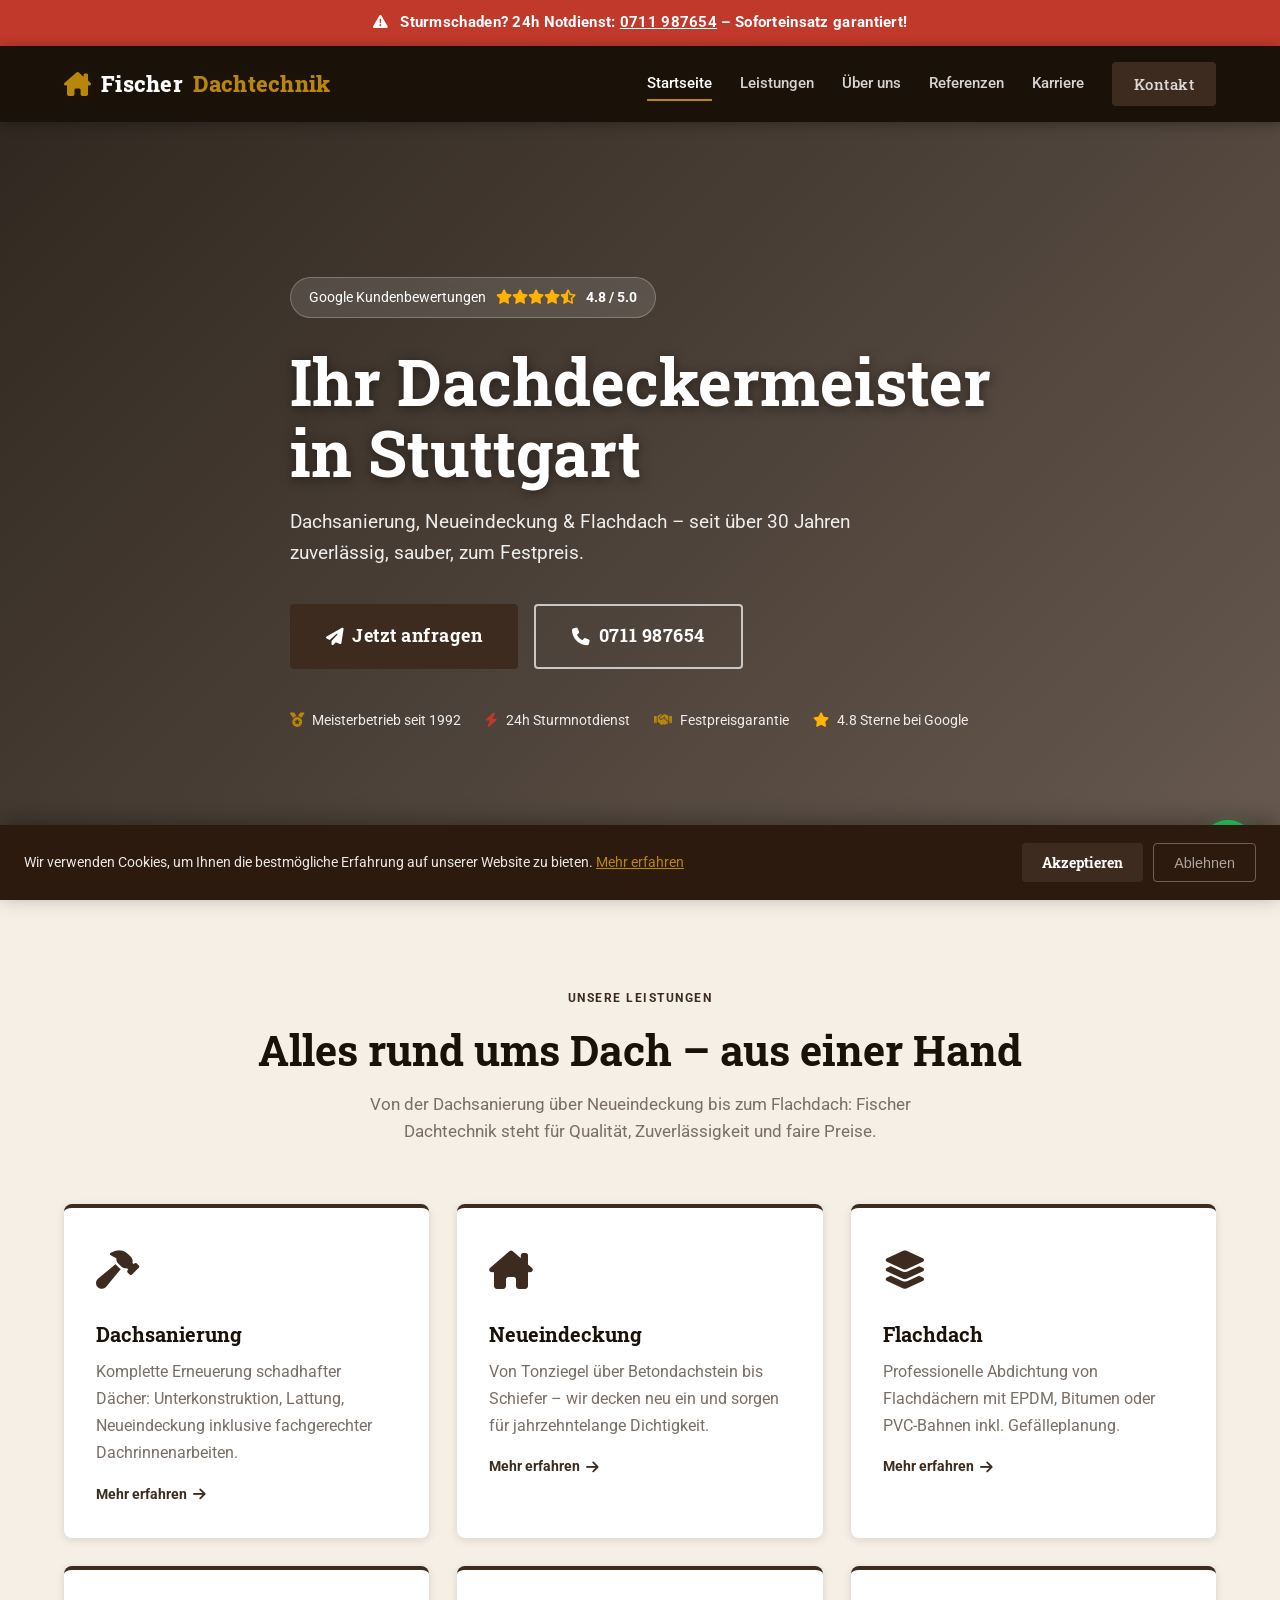
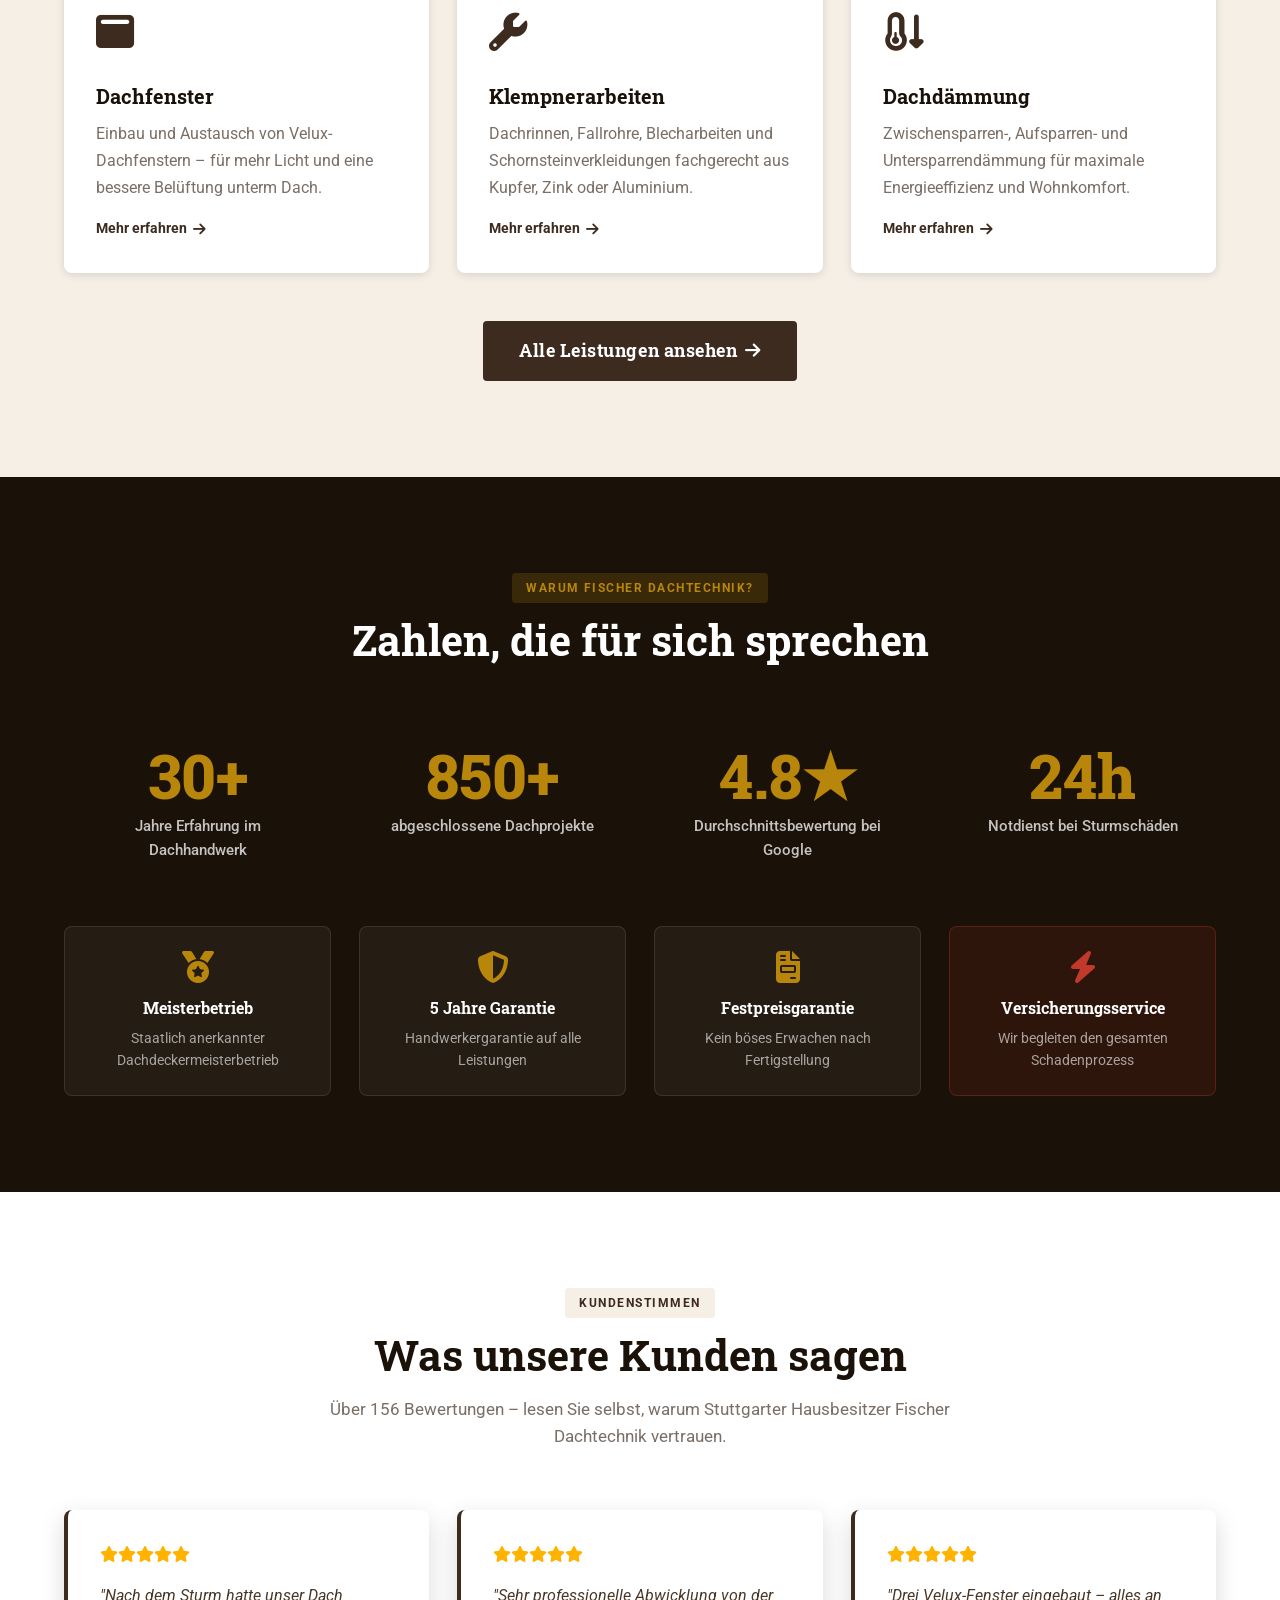
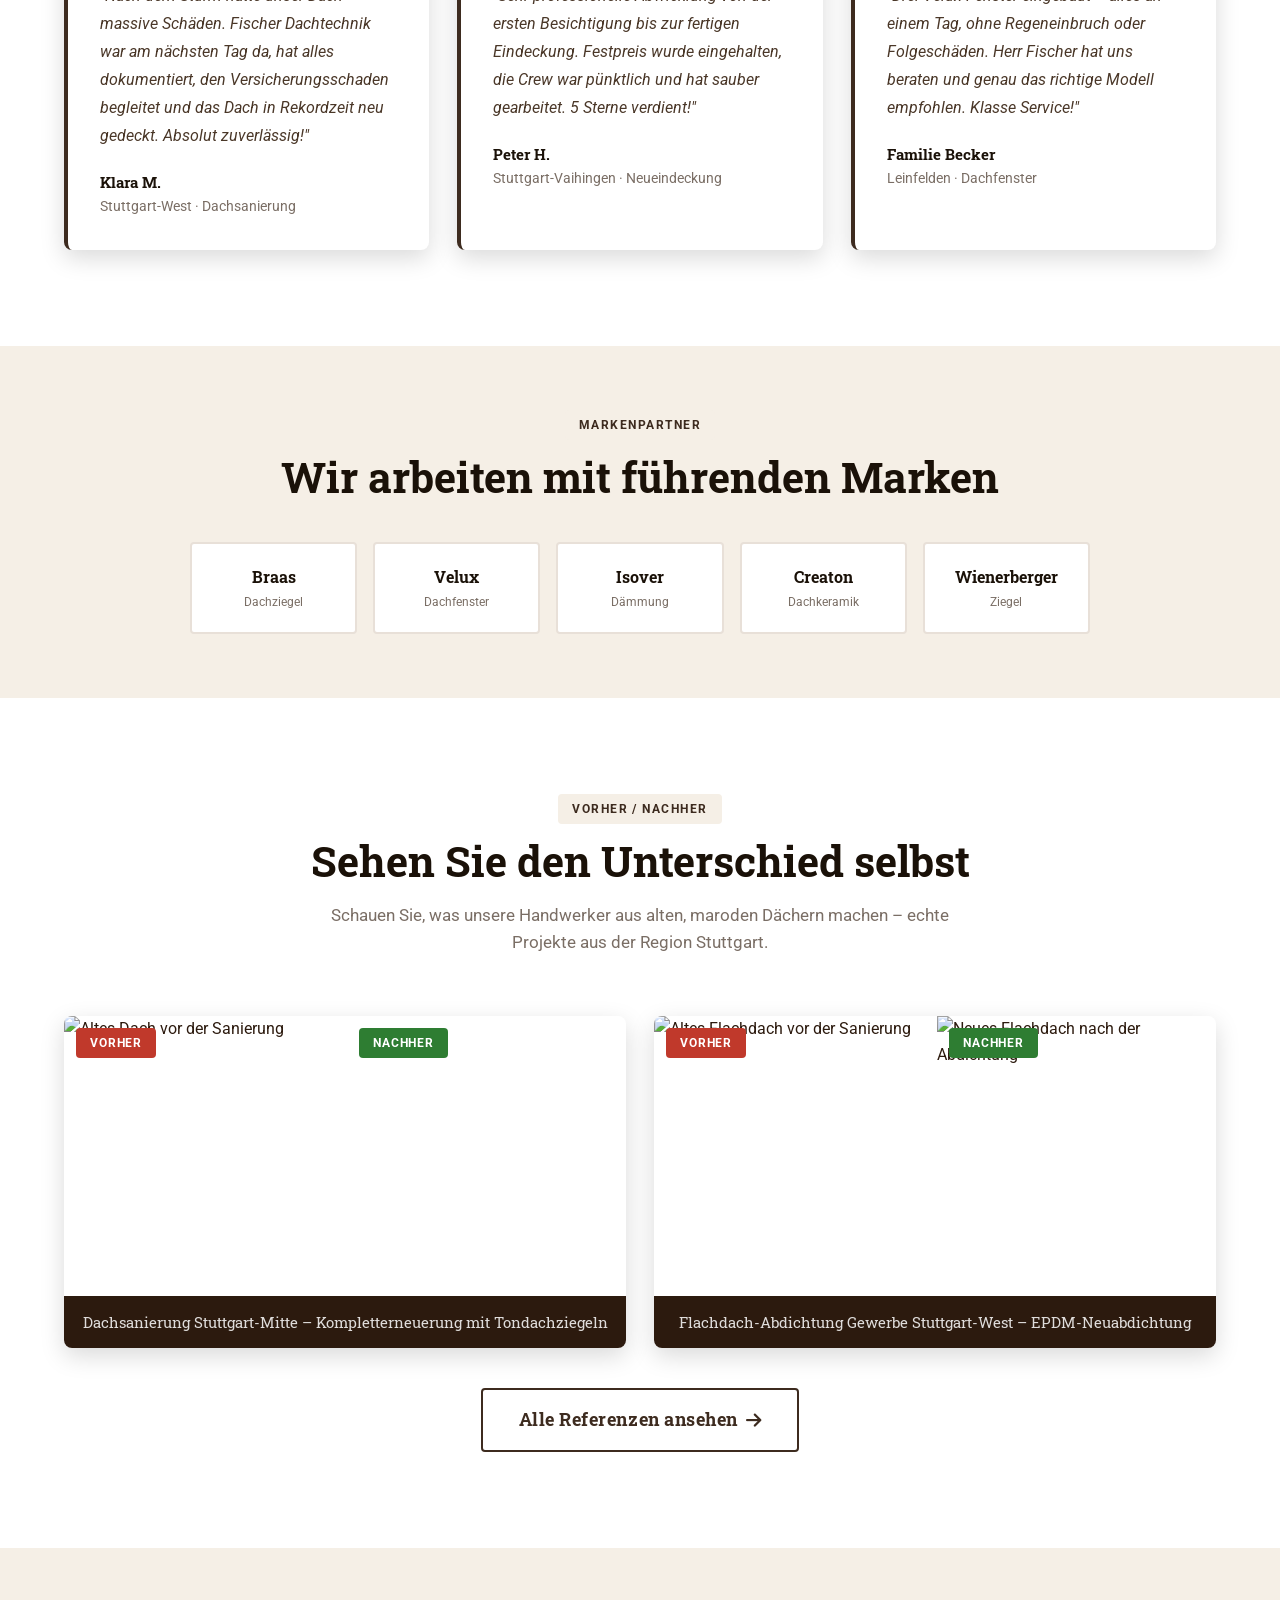
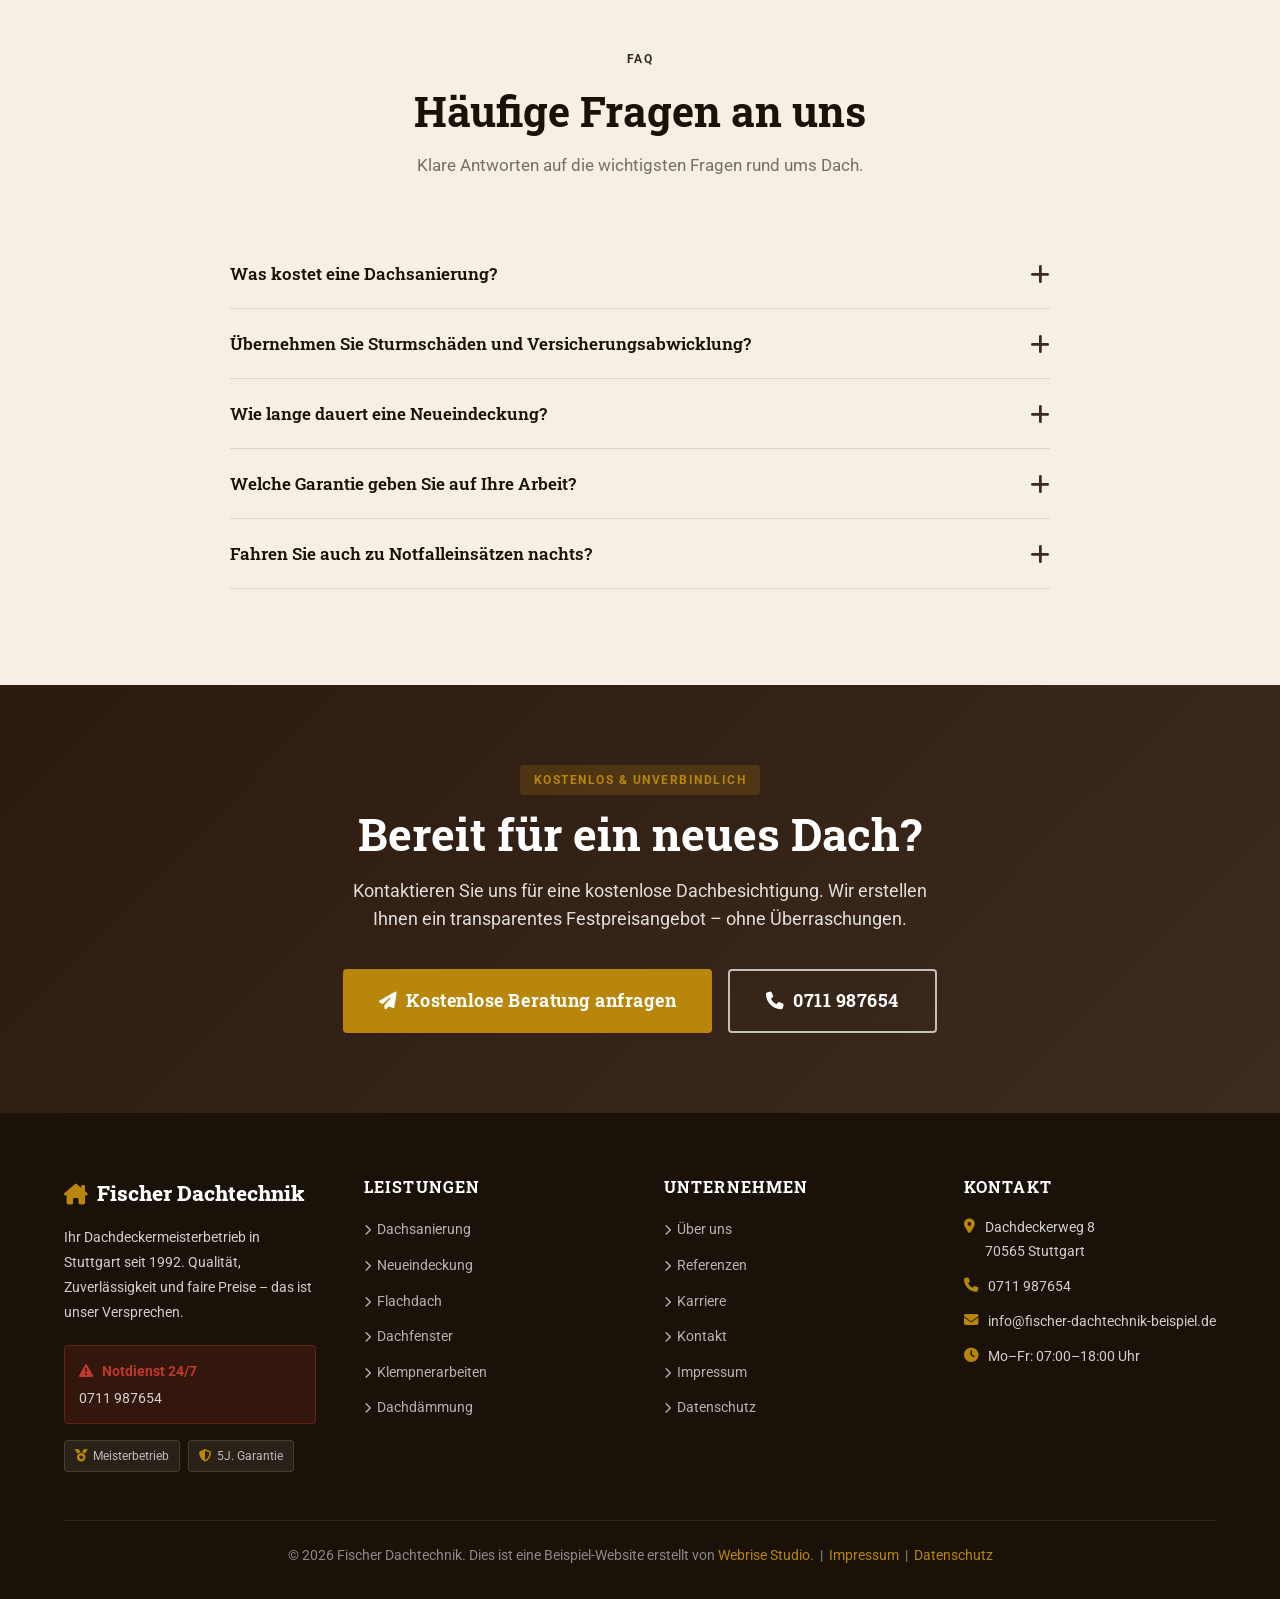
==== index.html @ 50e94782 "Favicon v3, Stadt-Personalisierung, Banner-Text update" ====
<!DOCTYPE html>
<html lang="de">
<head>
  <meta charset="UTF-8">
  <meta name="viewport" content="width=device-width, initial-scale=1.0">
  <title>Fischer Dachtechnik Stuttgart – Ihr Dachdeckermeisterbetrieb</title>
  <meta name="description" content="Fischer Dachtechnik – Ihr Dachdeckermeister in Stuttgart. Dachsanierung, Neueindeckung, Flachdach & 24h Notdienst bei Sturmschäden. Über 30 Jahre Erfahrung. Jetzt anfragen!">
  <meta name="keywords" content="Dachdecker Stuttgart, Dachsanierung Stuttgart, Neueindeckung Stuttgart, Flachdach Stuttgart, Sturmschaden Notdienst">
  <link rel="preconnect" href="https://fonts.googleapis.com">
  <link rel="preconnect" href="https://fonts.gstatic.com" crossorigin>
  <link href="https://fonts.googleapis.com/css2?family=Roboto+Slab:wght@400;500;600;700;800&family=Roboto:wght@300;400;500;700&display=swap" rel="stylesheet">
  <link rel="stylesheet" href="https://cdnjs.cloudflare.com/ajax/libs/font-awesome/6.5.0/css/all.min.css">
  <link rel="stylesheet" href="css/style.css">
  <link rel="icon" type="image/x-icon" href="favicon.ico">
  <link rel="icon" type="image/png" sizes="32x32" href="favicon-32x32.png">
  <link rel="icon" type="image/png" sizes="16x16" href="favicon-16x16.png">
  <link rel="apple-touch-icon" sizes="180x180" href="apple-touch-icon.png">

  <!-- Open Graph -->
  <meta property="og:type" content="website">
  <meta property="og:url" content="https://webrisestudiode.github.io/fischer-dachtechnik/">
  <meta property="og:title" content="Fischer Dachtechnik Stuttgart – Dachdeckermeister">
  <meta property="og:description" content="Dachsanierung, Neueindeckung & 24h Sturmschaden-Notdienst in Stuttgart. Über 30 Jahre Erfahrung. Festpreisgarantie.">
  <meta property="og:image" content="https://images.unsplash.com/photo-1635424716393-9fde4a1ce65a?w=1200&q=80">
  <meta name="twitter:card" content="summary_large_image">

  <!-- Schema.org LocalBusiness -->
  <script type="application/ld+json">
  {
    "@context": "https://schema.org",
    "@type": "RoofingContractor",
    "name": "Fischer Dachtechnik",
    "description": "Ihr Dachdeckermeisterbetrieb in Stuttgart seit 1992",
    "url": "https://webrisestudiode.github.io/fischer-dachtechnik/",
    "telephone": "+4971198765400",
    "email": "info@fischer-dachtechnik-beispiel.de",
    "address": {
      "@type": "PostalAddress",
      "streetAddress": "Dachdeckerweg 8",
      "addressLocality": "Stuttgart",
      "postalCode": "70565",
      "addressCountry": "DE"
    },
    "geo": {"@type": "GeoCoordinates", "latitude": 48.7758, "longitude": 9.1829},
    "openingHoursSpecification": [{"@type": "OpeningHoursSpecification", "dayOfWeek": ["Monday","Tuesday","Wednesday","Thursday","Friday"], "opens": "07:00", "closes": "18:00"}],
    "aggregateRating": {"@type": "AggregateRating", "ratingValue": "4.8", "reviewCount": "156"},
    "priceRange": "€€"
  }
  </script>
</head>
<body>

<!-- Personalized Demo Banner -->
<div id="personalized-banner">
  <i class="fa-solid fa-hard-hat" style="margin-right:8px; color:var(--color-accent);"></i>
  Guten Tag Herr <span id="banner-name" style="font-weight:800;"></span> – so könnte Ihre Website aussehen &nbsp;·&nbsp; Alle Inhalte sind Beispieldaten
  <a href="https://webrisestudio.de/kontakt.html" target="_blank">Website anfragen →</a>
</div>

<!-- Emergency Banner -->
<div class="emergency-banner">
  <i class="fa-solid fa-triangle-exclamation" style="margin-right:8px;"></i>
  Sturmschaden? 24h Notdienst: <a href="tel:0711987654">0711 987654</a> – Soforteinsatz garantiert!
</div>

<!-- Header -->
<header class="header" style="position:sticky; top:0; z-index:900;">
  <div class="container nav-container">
    <a href="index.html" class="logo">
      <i class="fa-solid fa-house-chimney"></i>
      Fischer <span style="color:var(--color-accent);">Dachtechnik</span>
    </a>
    <button class="mobile-menu-btn" aria-label="Menü öffnen">
      <i class="fa-solid fa-bars"></i>
    </button>
    <nav class="nav-links">
      <a href="index.html" class="active">Startseite</a>
      <a href="leistungen.html">Leistungen</a>
      <a href="ueber-uns.html">Über uns</a>
      <a href="referenzen.html">Referenzen</a>
      <a href="karriere.html">Karriere</a>
      <a href="kontakt.html" class="btn btn-primary">Kontakt</a>
    </nav>
  </div>
</header>

<!-- Hero Section -->
<section class="hero" style="background-image: url('https://images.unsplash.com/photo-1635424716393-9fde4a1ce65a?w=1600&q=80&auto=format&fit=crop');">
  <div class="hero-overlay"></div>
  <div class="container">
    <div class="hero-content">
      <!-- Rating Badge -->
      <div class="rating-badge">
        <span>Google Kundenbewertungen</span>
        <div class="stars">
          <i class="fa-solid fa-star"></i><i class="fa-solid fa-star"></i><i class="fa-solid fa-star"></i><i class="fa-solid fa-star"></i><i class="fa-solid fa-star-half-stroke"></i>
        </div>
        <strong>4.8 / 5.0</strong>
      </div>

      <h1>Ihr Dachdeckermeister<br>in Stuttgart</h1>
      <p>Dachsanierung, Neueindeckung & Flachdach – seit über 30 Jahren zuverlässig, sauber, zum Festpreis.</p>

      <div class="hero-ctas">
        <a href="kontakt.html" class="btn btn-primary btn-lg">
          <i class="fa-solid fa-paper-plane"></i> Jetzt anfragen
        </a>
        <a href="tel:0711987654" class="btn btn-outline-white btn-lg">
          <i class="fa-solid fa-phone"></i> 0711 987654
        </a>
      </div>

      <div class="trust-badges-hero">
        <div class="trust-badge"><i class="fa-solid fa-medal"></i> Meisterbetrieb seit 1992</div>
        <div class="trust-badge emergency"><i class="fa-solid fa-bolt" style="color:var(--color-emergency);"></i> 24h Sturmnotdienst</div>
        <div class="trust-badge"><i class="fa-solid fa-handshake"></i> Festpreisgarantie</div>
        <div class="trust-badge"><i class="fa-solid fa-star" style="color:#FFB300;"></i> 4.8 Sterne bei Google</div>
      </div>
    </div>
  </div>
</section>

<!-- Services Section -->
<section class="section-padding bg-light">
  <div class="container">
    <div class="section-header animate-on-scroll">
      <span class="section-eyebrow">Unsere Leistungen</span>
      <h2>Alles rund ums Dach – aus einer Hand</h2>
      <p>Von der Dachsanierung über Neueindeckung bis zum Flachdach: Fischer Dachtechnik steht für Qualität, Zuverlässigkeit und faire Preise.</p>
    </div>
    <div class="grid grid-3">
      <div class="card animate-on-scroll">
        <div class="card-icon"><i class="fa-solid fa-hammer"></i></div>
        <h3 class="card-title">Dachsanierung</h3>
        <p>Komplette Erneuerung schadhafter Dächer: Unterkonstruktion, Lattung, Neueindeckung inklusive fachgerechter Dachrinnenarbeiten.</p>
        <a href="leistungen.html#dachsanierung" class="card-link">Mehr erfahren <i class="fa-solid fa-arrow-right"></i></a>
      </div>
      <div class="card animate-on-scroll">
        <div class="card-icon"><i class="fa-solid fa-house-chimney"></i></div>
        <h3 class="card-title">Neueindeckung</h3>
        <p>Von Tonziegel über Betondachstein bis Schiefer – wir decken neu ein und sorgen für jahrzehntelange Dichtigkeit.</p>
        <a href="leistungen.html#neueindeckung" class="card-link">Mehr erfahren <i class="fa-solid fa-arrow-right"></i></a>
      </div>
      <div class="card animate-on-scroll">
        <div class="card-icon"><i class="fa-solid fa-layer-group"></i></div>
        <h3 class="card-title">Flachdach</h3>
        <p>Professionelle Abdichtung von Flachdächern mit EPDM, Bitumen oder PVC-Bahnen inkl. Gefälleplanung.</p>
        <a href="leistungen.html#flachdach" class="card-link">Mehr erfahren <i class="fa-solid fa-arrow-right"></i></a>
      </div>
      <div class="card animate-on-scroll">
        <div class="card-icon"><i class="fa-solid fa-window-maximize"></i></div>
        <h3 class="card-title">Dachfenster</h3>
        <p>Einbau und Austausch von Velux-Dachfenstern – für mehr Licht und eine bessere Belüftung unterm Dach.</p>
        <a href="leistungen.html#dachfenster" class="card-link">Mehr erfahren <i class="fa-solid fa-arrow-right"></i></a>
      </div>
      <div class="card animate-on-scroll">
        <div class="card-icon"><i class="fa-solid fa-wrench"></i></div>
        <h3 class="card-title">Klempnerarbeiten</h3>
        <p>Dachrinnen, Fallrohre, Blecharbeiten und Schornsteinverkleidungen fachgerecht aus Kupfer, Zink oder Aluminium.</p>
        <a href="leistungen.html#klempner" class="card-link">Mehr erfahren <i class="fa-solid fa-arrow-right"></i></a>
      </div>
      <div class="card animate-on-scroll">
        <div class="card-icon"><i class="fa-solid fa-temperature-arrow-down"></i></div>
        <h3 class="card-title">Dachdämmung</h3>
        <p>Zwischensparren-, Aufsparren- und Untersparrendämmung für maximale Energieeffizienz und Wohnkomfort.</p>
        <a href="leistungen.html#daemung" class="card-link">Mehr erfahren <i class="fa-solid fa-arrow-right"></i></a>
      </div>
    </div>
    <div style="text-align:center; margin-top:48px;" class="animate-on-scroll">
      <a href="leistungen.html" class="btn btn-primary btn-lg">Alle Leistungen ansehen <i class="fa-solid fa-arrow-right"></i></a>
    </div>
  </div>
</section>

<!-- Stats Section -->
<section class="section-padding bg-dark">
  <div class="container">
    <div class="section-header animate-on-scroll" style="margin-bottom:48px;">
      <span class="section-eyebrow on-dark">Warum Fischer Dachtechnik?</span>
      <h2 class="text-white">Zahlen, die für sich sprechen</h2>
    </div>
    <div class="grid grid-4">
      <div class="stat-item animate-on-scroll">
        <div class="stat-number">30+</div>
        <div class="stat-label">Jahre Erfahrung im Dachhandwerk</div>
      </div>
      <div class="stat-item animate-on-scroll">
        <div class="stat-number">850+</div>
        <div class="stat-label">abgeschlossene Dachprojekte</div>
      </div>
      <div class="stat-item animate-on-scroll">
        <div class="stat-number">4.8★</div>
        <div class="stat-label">Durchschnittsbewertung bei Google</div>
      </div>
      <div class="stat-item animate-on-scroll">
        <div class="stat-number">24h</div>
        <div class="stat-label">Notdienst bei Sturmschäden</div>
      </div>
    </div>
    <div class="grid grid-4" style="margin-top:32px;">
      <div class="animate-on-scroll" style="text-align:center; padding:24px; background:rgba(255,255,255,0.05); border-radius:8px; border:1px solid rgba(255,255,255,0.1);">
        <i class="fa-solid fa-medal" style="color:var(--color-accent); font-size:2rem; margin-bottom:12px; display:block;"></i>
        <strong style="color:white; font-family:var(--font-heading);">Meisterbetrieb</strong>
        <p style="color:rgba(255,255,255,0.6); font-size:0.85rem; margin-top:6px;">Staatlich anerkannter Dachdeckermeisterbetrieb</p>
      </div>
      <div class="animate-on-scroll" style="text-align:center; padding:24px; background:rgba(255,255,255,0.05); border-radius:8px; border:1px solid rgba(255,255,255,0.1);">
        <i class="fa-solid fa-shield-halved" style="color:var(--color-accent); font-size:2rem; margin-bottom:12px; display:block;"></i>
        <strong style="color:white; font-family:var(--font-heading);">5 Jahre Garantie</strong>
        <p style="color:rgba(255,255,255,0.6); font-size:0.85rem; margin-top:6px;">Handwerkergarantie auf alle Leistungen</p>
      </div>
      <div class="animate-on-scroll" style="text-align:center; padding:24px; background:rgba(255,255,255,0.05); border-radius:8px; border:1px solid rgba(255,255,255,0.1);">
        <i class="fa-solid fa-file-invoice" style="color:var(--color-accent); font-size:2rem; margin-bottom:12px; display:block;"></i>
        <strong style="color:white; font-family:var(--font-heading);">Festpreisgarantie</strong>
        <p style="color:rgba(255,255,255,0.6); font-size:0.85rem; margin-top:6px;">Kein böses Erwachen nach Fertigstellung</p>
      </div>
      <div class="animate-on-scroll" style="text-align:center; padding:24px; background:rgba(192,57,43,0.12); border-radius:8px; border:1px solid rgba(192,57,43,0.3);">
        <i class="fa-solid fa-bolt" style="color:var(--color-emergency); font-size:2rem; margin-bottom:12px; display:block;"></i>
        <strong style="color:white; font-family:var(--font-heading);">Versicherungsservice</strong>
        <p style="color:rgba(255,255,255,0.6); font-size:0.85rem; margin-top:6px;">Wir begleiten den gesamten Schadenprozess</p>
      </div>
    </div>
  </div>
</section>

<!-- Testimonials -->
<section class="section-padding" style="background:#fff;">
  <div class="container">
    <div class="section-header animate-on-scroll">
      <span class="section-eyebrow">Kundenstimmen</span>
      <h2>Was unsere Kunden sagen</h2>
      <p>Über 156 Bewertungen – lesen Sie selbst, warum Stuttgarter Hausbesitzer Fischer Dachtechnik vertrauen.</p>
    </div>
    <div class="grid grid-3">
      <div class="testimonial-card animate-on-scroll">
        <div class="testimonial-stars">
          <i class="fa-solid fa-star"></i><i class="fa-solid fa-star"></i><i class="fa-solid fa-star"></i><i class="fa-solid fa-star"></i><i class="fa-solid fa-star"></i>
        </div>
        <p class="testimonial-text">"Nach dem Sturm hatte unser Dach massive Schäden. Fischer Dachtechnik war am nächsten Tag da, hat alles dokumentiert, den Versicherungsschaden begleitet und das Dach in Rekordzeit neu gedeckt. Absolut zuverlässig!"</p>
        <div class="testimonial-author">Klara M.</div>
        <div class="testimonial-role">Stuttgart-West · Dachsanierung</div>
      </div>
      <div class="testimonial-card animate-on-scroll">
        <div class="testimonial-stars">
          <i class="fa-solid fa-star"></i><i class="fa-solid fa-star"></i><i class="fa-solid fa-star"></i><i class="fa-solid fa-star"></i><i class="fa-solid fa-star"></i>
        </div>
        <p class="testimonial-text">"Sehr professionelle Abwicklung von der ersten Besichtigung bis zur fertigen Eindeckung. Festpreis wurde eingehalten, die Crew war pünktlich und hat sauber gearbeitet. 5 Sterne verdient!"</p>
        <div class="testimonial-author">Peter H.</div>
        <div class="testimonial-role">Stuttgart-Vaihingen · Neueindeckung</div>
      </div>
      <div class="testimonial-card animate-on-scroll">
        <div class="testimonial-stars">
          <i class="fa-solid fa-star"></i><i class="fa-solid fa-star"></i><i class="fa-solid fa-star"></i><i class="fa-solid fa-star"></i><i class="fa-solid fa-star"></i>
        </div>
        <p class="testimonial-text">"Drei Velux-Fenster eingebaut – alles an einem Tag, ohne Regeneinbruch oder Folgeschäden. Herr Fischer hat uns beraten und genau das richtige Modell empfohlen. Klasse Service!"</p>
        <div class="testimonial-author">Familie Becker</div>
        <div class="testimonial-role">Leinfelden · Dachfenster</div>
      </div>
    </div>
  </div>
</section>

<!-- Brand Badges -->
<section class="section-padding-sm bg-light">
  <div class="container">
    <div class="section-header animate-on-scroll" style="margin-bottom:40px;">
      <span class="section-eyebrow">Markenpartner</span>
      <h2>Wir arbeiten mit führenden Marken</h2>
    </div>
    <div class="grid grid-6 animate-on-scroll" style="gap:16px; max-width:900px; margin:0 auto;">
      <div class="brand-badge">Braas <span>Dachziegel</span></div>
      <div class="brand-badge">Velux <span>Dachfenster</span></div>
      <div class="brand-badge">Isover <span>Dämmung</span></div>
      <div class="brand-badge">Creaton <span>Dachkeramik</span></div>
      <div class="brand-badge">Wienerberger <span>Ziegel</span></div>
    </div>
  </div>
</section>

<!-- Before / After -->
<section class="section-padding" style="background:#fff;">
  <div class="container">
    <div class="section-header animate-on-scroll">
      <span class="section-eyebrow">Vorher / Nachher</span>
      <h2>Sehen Sie den Unterschied selbst</h2>
      <p>Schauen Sie, was unsere Handwerker aus alten, maroden Dächern machen – echte Projekte aus der Region Stuttgart.</p>
    </div>
    <div class="grid grid-2 animate-on-scroll">
      <div>
        <div class="vor-nachher-wrapper">
          <div class="vor-nachher-grid">
            <div class="vn-side">
              <img src="https://images.unsplash.com/photo-1563298723-dcfebaa392e3?w=800&q=80&auto=format&fit=crop" alt="Altes Dach vor der Sanierung" loading="lazy">
              <span class="vn-label before">Vorher</span>
            </div>
            <div class="vn-side">
              <img src="https://images.unsplash.com/photo-1635424716393-9fde4a1ce65a?w=800&q=80&auto=format&fit=crop" alt="Neues Dach nach der Sanierung" loading="lazy" onerror="this.src='https://images.unsplash.com/photo-1516156008625-3a9d6067fab5?w=800&q=80'">
              <span class="vn-label after">Nachher</span>
            </div>
          </div>
          <div class="vn-caption">Dachsanierung Stuttgart-Mitte – Kompletterneuerung mit Tondachziegeln</div>
        </div>
      </div>
      <div>
        <div class="vor-nachher-wrapper">
          <div class="vor-nachher-grid">
            <div class="vn-side">
              <img src="https://images.unsplash.com/photo-1558618666-fcd25c85cd64?w=800&q=80" alt="Altes Flachdach vor der Sanierung" loading="lazy">
              <span class="vn-label before">Vorher</span>
            </div>
            <div class="vn-side">
              <img src="https://images.unsplash.com/photo-1504307651254-35680f356dfd?w=800&q=80" alt="Neues Flachdach nach der Abdichtung" loading="lazy">
              <span class="vn-label after">Nachher</span>
            </div>
          </div>
          <div class="vn-caption">Flachdach-Abdichtung Gewerbe Stuttgart-West – EPDM-Neuabdichtung</div>
        </div>
      </div>
    </div>
    <div style="text-align:center; margin-top:40px;" class="animate-on-scroll">
      <a href="referenzen.html" class="btn btn-outline-primary btn-lg">Alle Referenzen ansehen <i class="fa-solid fa-arrow-right"></i></a>
    </div>
  </div>
</section>

<!-- FAQ Section -->
<section class="section-padding bg-light">
  <div class="container">
    <div style="max-width:820px; margin:0 auto;">
      <div class="section-header animate-on-scroll">
        <span class="section-eyebrow">FAQ</span>
        <h2>Häufige Fragen an uns</h2>
        <p>Klare Antworten auf die wichtigsten Fragen rund ums Dach.</p>
      </div>
      <div class="animate-on-scroll">
        <div class="faq-item">
          <button class="faq-question">
            Was kostet eine Dachsanierung?
            <span class="faq-icon"><i class="fa-solid fa-plus"></i></span>
          </button>
          <div class="faq-answer">Je nach Dachfläche und Material zwischen 80–200 €/m². Wir kommen kostenlos zur Besichtigung und erstellen Ihnen ein genaues Festpreisangebot – ohne versteckte Kosten.</div>
        </div>
        <div class="faq-item">
          <button class="faq-question">
            Übernehmen Sie Sturmschäden und Versicherungsabwicklung?
            <span class="faq-icon"><i class="fa-solid fa-plus"></i></span>
          </button>
          <div class="faq-answer">Ja – wir dokumentieren den Schaden professionell, arbeiten direkt mit Ihrer Versicherung zusammen und übernehmen wenn gewünscht die gesamte Kommunikation.</div>
        </div>
        <div class="faq-item">
          <button class="faq-question">
            Wie lange dauert eine Neueindeckung?
            <span class="faq-icon"><i class="fa-solid fa-plus"></i></span>
          </button>
          <div class="faq-answer">Ein Einfamilienhaus ist in der Regel in 3–5 Werktagen fertig eingedeckt. Wir arbeiten witterungsabhängig und informieren Sie rechtzeitig über den Baufortschritt.</div>
        </div>
        <div class="faq-item">
          <button class="faq-question">
            Welche Garantie geben Sie auf Ihre Arbeit?
            <span class="faq-icon"><i class="fa-solid fa-plus"></i></span>
          </button>
          <div class="faq-answer">Wir gewähren 5 Jahre Handwerkergarantie auf alle unsere Leistungen, zusätzlich zur Herstellergarantie der verwendeten Materialien (oft 10–30 Jahre).</div>
        </div>
        <div class="faq-item">
          <button class="faq-question">
            Fahren Sie auch zu Notfalleinsätzen nachts?
            <span class="faq-icon"><i class="fa-solid fa-plus"></i></span>
          </button>
          <div class="faq-answer">Ja – unser Notdienst ist 24/7 erreichbar unter <strong>0711 NOTFALL</strong>. Bei Sturmschäden sichern wir Ihr Dach sofort provisorisch ab, damit kein Wasser eindringt.</div>
        </div>
      </div>
    </div>
  </div>
</section>

<!-- CTA Section -->
<section class="cta-section">
  <div class="container">
    <span class="section-eyebrow on-dark animate-on-scroll">Kostenlos & unverbindlich</span>
    <h2 class="animate-on-scroll">Bereit für ein neues Dach?</h2>
    <p class="animate-on-scroll">Kontaktieren Sie uns für eine kostenlose Dachbesichtigung. Wir erstellen Ihnen ein transparentes Festpreisangebot – ohne Überraschungen.</p>
    <div class="cta-buttons animate-on-scroll">
      <a href="kontakt.html" class="btn btn-accent btn-lg">
        <i class="fa-solid fa-paper-plane"></i> Kostenlose Beratung anfragen
      </a>
      <a href="tel:0711987654" class="btn btn-outline-white btn-lg">
        <i class="fa-solid fa-phone"></i> 0711 987654
      </a>
    </div>
  </div>
</section>

<!-- Footer -->
<footer class="footer">
  <div class="container">
    <div class="footer-grid">
      <div>
        <div class="footer-logo"><i class="fa-solid fa-house-chimney"></i> Fischer Dachtechnik</div>
        <p>Ihr Dachdeckermeisterbetrieb in Stuttgart seit 1992. Qualität, Zuverlässigkeit und faire Preise – das ist unser Versprechen.</p>
        <div class="footer-emergency" style="margin-top:20px;">
          <strong><i class="fa-solid fa-triangle-exclamation" style="margin-right:6px;"></i> Notdienst 24/7</strong>
          <a href="tel:0711987654" style="color:rgba(255,255,255,0.8); text-decoration:none;">0711 987654</a>
        </div>
        <div class="footer-badges" style="margin-top:16px;">
          <span class="footer-badge"><i class="fa-solid fa-medal"></i> Meisterbetrieb</span>
          <span class="footer-badge"><i class="fa-solid fa-shield-halved"></i> 5J. Garantie</span>
        </div>
      </div>
      <div>
        <h4>Leistungen</h4>
        <ul class="footer-links">
          <li><a href="leistungen.html#dachsanierung"><i class="fa-solid fa-chevron-right" style="font-size:0.7rem; margin-right:6px;"></i>Dachsanierung</a></li>
          <li><a href="leistungen.html#neueindeckung"><i class="fa-solid fa-chevron-right" style="font-size:0.7rem; margin-right:6px;"></i>Neueindeckung</a></li>
          <li><a href="leistungen.html#flachdach"><i class="fa-solid fa-chevron-right" style="font-size:0.7rem; margin-right:6px;"></i>Flachdach</a></li>
          <li><a href="leistungen.html#dachfenster"><i class="fa-solid fa-chevron-right" style="font-size:0.7rem; margin-right:6px;"></i>Dachfenster</a></li>
          <li><a href="leistungen.html#klempner"><i class="fa-solid fa-chevron-right" style="font-size:0.7rem; margin-right:6px;"></i>Klempnerarbeiten</a></li>
          <li><a href="leistungen.html#daemung"><i class="fa-solid fa-chevron-right" style="font-size:0.7rem; margin-right:6px;"></i>Dachdämmung</a></li>
        </ul>
      </div>
      <div>
        <h4>Unternehmen</h4>
        <ul class="footer-links">
          <li><a href="ueber-uns.html"><i class="fa-solid fa-chevron-right" style="font-size:0.7rem; margin-right:6px;"></i>Über uns</a></li>
          <li><a href="referenzen.html"><i class="fa-solid fa-chevron-right" style="font-size:0.7rem; margin-right:6px;"></i>Referenzen</a></li>
          <li><a href="karriere.html"><i class="fa-solid fa-chevron-right" style="font-size:0.7rem; margin-right:6px;"></i>Karriere</a></li>
          <li><a href="kontakt.html"><i class="fa-solid fa-chevron-right" style="font-size:0.7rem; margin-right:6px;"></i>Kontakt</a></li>
          <li><a href="impressum.html"><i class="fa-solid fa-chevron-right" style="font-size:0.7rem; margin-right:6px;"></i>Impressum</a></li>
          <li><a href="datenschutz.html"><i class="fa-solid fa-chevron-right" style="font-size:0.7rem; margin-right:6px;"></i>Datenschutz</a></li>
        </ul>
      </div>
      <div>
        <h4>Kontakt</h4>
        <div class="footer-contact-item">
          <i class="fa-solid fa-location-dot"></i>
          <span>Dachdeckerweg 8<br>70565 Stuttgart</span>
        </div>
        <div class="footer-contact-item">
          <i class="fa-solid fa-phone"></i>
          <a href="tel:0711987654">0711 987654</a>
        </div>
        <div class="footer-contact-item">
          <i class="fa-solid fa-envelope"></i>
          <a href="mailto:info@fischer-dachtechnik-beispiel.de">info@fischer-dachtechnik-beispiel.de</a>
        </div>
        <div class="footer-contact-item">
          <i class="fa-solid fa-clock"></i>
          <span>Mo–Fr: 07:00–18:00 Uhr</span>
        </div>
      </div>
    </div>
    <div class="footer-bottom">
      &copy; 2026 Fischer Dachtechnik. Dies ist eine Beispiel-Website erstellt von <a href="https://webrisestudio.de" target="_blank">Webrise Studio</a>. &nbsp;|&nbsp;
      <a href="impressum.html">Impressum</a> &nbsp;|&nbsp;
      <a href="datenschutz.html">Datenschutz</a>
    </div>
  </div>
</footer>

<!-- WhatsApp Button -->
<a href="https://wa.me/4971198765400" class="whatsapp-btn" target="_blank" rel="noopener" aria-label="WhatsApp kontaktieren">
  <i class="fa-brands fa-whatsapp"></i>
</a>

<!-- Cookie Banner -->
<div id="cookie-banner">
  <p>Wir verwenden Cookies, um Ihnen die bestmögliche Erfahrung auf unserer Website zu bieten. <a href="datenschutz.html">Mehr erfahren</a></p>
  <div class="cookie-buttons">
    <button id="accept-cookies">Akzeptieren</button>
    <button id="decline-cookies">Ablehnen</button>
  </div>
</div>

<script src="js/script.js"></script>
</body>
</html>
---- css/style.css ----
@import url('https://fonts.googleapis.com/css2?family=Roboto+Slab:wght@400;500;600;700;800&family=Roboto:wght@300;400;500;700&display=swap');

:root {
  --color-primary: #3D2B1F;
  --color-primary-dark: #2C1A0E;
  --color-accent: #B8860B;
  --color-emergency: #C0392B;
  --color-emergency-dark: #962d22;
  --color-dark: #1A1108;
  --color-light: #F5EFE6;
  --color-gray: #7A6E65;
  --color-white: #FFFFFF;
  --font-heading: 'Roboto Slab', serif;
  --font-body: 'Roboto', sans-serif;
  --border-radius: 4px;
  --border-radius-lg: 8px;
  --shadow-sm: 0 2px 8px rgba(0,0,0,0.12);
  --shadow-md: 0 8px 24px rgba(0,0,0,0.15);
  --shadow-lg: 0 16px 48px rgba(0,0,0,0.20);
  --transition: all 0.3s ease;
}

*, *::before, *::after {
  box-sizing: border-box;
  margin: 0;
  padding: 0;
}

html { scroll-behavior: smooth; }

body {
  font-family: var(--font-body);
  color: #2C1A0E;
  line-height: 1.6;
  background: #fff;
}

img { max-width: 100%; height: auto; display: block; }
a { color: inherit; }
ul { list-style: none; }

h1, h2, h3, h4, h5, h6 {
  font-family: var(--font-heading);
  line-height: 1.2;
  color: var(--color-dark);
}

/* ========================
   UTILITIES
======================== */
.container {
  max-width: 1200px;
  margin: 0 auto;
  padding: 0 24px;
}

.section-padding { padding: 96px 0; }
.section-padding-sm { padding: 64px 0; }

.text-center { text-align: center; }
.text-primary { color: var(--color-primary); }
.text-accent { color: var(--color-accent); }
.text-white { color: white; }
.text-emergency { color: var(--color-emergency); }

.bg-dark { background: var(--color-dark); color: white; }
.bg-light { background: var(--color-light); }
.bg-primary { background: var(--color-primary); color: white; }

.mt-0 { margin-top: 0; }
.mb-8 { margin-bottom: 8px; }
.mb-12 { margin-bottom: 12px; }
.mb-16 { margin-bottom: 16px; }
.mb-24 { margin-bottom: 24px; }
.mb-32 { margin-bottom: 32px; }
.mb-48 { margin-bottom: 48px; }

/* ========================
   GRID SYSTEM
======================== */
.grid { display: grid; gap: 28px; }
.grid-2 { grid-template-columns: repeat(auto-fit, minmax(300px, 1fr)); }
.grid-3 { grid-template-columns: repeat(auto-fit, minmax(280px, 1fr)); }
.grid-4 { grid-template-columns: repeat(auto-fit, minmax(220px, 1fr)); }
.grid-6 { grid-template-columns: repeat(auto-fit, minmax(160px, 1fr)); }

/* ========================
   BUTTONS
======================== */
.btn {
  display: inline-flex;
  align-items: center;
  gap: 8px;
  padding: 14px 28px;
  border-radius: var(--border-radius);
  font-family: var(--font-heading);
  font-weight: 700;
  font-size: 1rem;
  letter-spacing: 0.03em;
  text-decoration: none;
  cursor: pointer;
  border: none;
  transition: var(--transition);
  white-space: nowrap;
}

.btn-primary {
  background: var(--color-primary);
  color: white;
}
.btn-primary:hover {
  background: var(--color-primary-dark);
  transform: translateY(-1px);
  box-shadow: var(--shadow-md);
}

.btn-accent {
  background: var(--color-accent);
  color: white;
}
.btn-accent:hover {
  background: #9a7009;
  transform: translateY(-1px);
}

.btn-emergency {
  background: var(--color-emergency);
  color: white;
}
.btn-emergency:hover {
  background: var(--color-emergency-dark);
  transform: translateY(-1px);
}

.btn-outline-white {
  border: 2px solid rgba(255,255,255,0.7);
  color: white;
  background: transparent;
}
.btn-outline-white:hover {
  background: rgba(255,255,255,0.1);
  border-color: white;
}

.btn-outline-primary {
  border: 2px solid var(--color-primary);
  color: var(--color-primary);
  background: transparent;
}
.btn-outline-primary:hover {
  background: var(--color-primary);
  color: white;
}

.btn-lg {
  padding: 16px 36px;
  font-size: 1.1rem;
}

/* ========================
   EMERGENCY BANNER
======================== */
.emergency-banner {
  background: var(--color-emergency);
  color: white;
  padding: 11px 20px;
  text-align: center;
  font-weight: 700;
  font-size: 0.92rem;
  letter-spacing: 0.02em;
}
.emergency-banner a { color: white; text-decoration: underline; }

/* ========================
   HEADER & NAVIGATION
======================== */
.header {
  background: var(--color-dark);
  padding: 16px 0;
  position: sticky;
  top: 0;
  z-index: 900;
  box-shadow: 0 2px 12px rgba(0,0,0,0.3);
}

.nav-container {
  display: flex;
  align-items: center;
  justify-content: space-between;
}

.logo {
  display: flex;
  align-items: center;
  gap: 10px;
  font-family: var(--font-heading);
  font-weight: 800;
  font-size: 1.4rem;
  color: white;
  text-decoration: none;
  letter-spacing: 0.01em;
}
.logo i { color: var(--color-accent); font-size: 1.5rem; }

.nav-links {
  display: flex;
  align-items: center;
  gap: 28px;
}
.nav-links a {
  color: rgba(255,255,255,0.82);
  text-decoration: none;
  font-weight: 500;
  font-size: 0.95rem;
  transition: color 0.2s;
  padding: 4px 0;
  border-bottom: 2px solid transparent;
}
.nav-links a:hover,
.nav-links a.active {
  color: white;
  border-bottom-color: var(--color-accent);
}
.nav-links .btn { border-bottom: none; padding: 10px 22px; }

.mobile-menu-btn {
  display: none;
  background: none;
  border: none;
  color: white;
  font-size: 1.4rem;
  cursor: pointer;
  padding: 4px;
}

/* ========================
   HERO SECTION
======================== */
.hero {
  position: relative;
  min-height: 85vh;
  display: flex;
  align-items: center;
  background-size: cover;
  background-position: center;
  background-repeat: no-repeat;
}

.hero-overlay {
  position: absolute;
  inset: 0;
  background: linear-gradient(135deg, rgba(26,17,8,0.90) 0%, rgba(61,43,31,0.78) 100%);
}

.hero-content {
  position: relative;
  z-index: 1;
  max-width: 780px;
  padding: 80px 0;
  color: white;
}

.hero h1 {
  font-size: clamp(2.8rem, 5vw, 4.2rem);
  color: white;
  line-height: 1.1;
  margin-bottom: 20px;
  text-shadow: 0 2px 12px rgba(0,0,0,0.5);
}

.hero p {
  font-size: 1.2rem;
  color: rgba(255,255,255,0.9);
  margin-bottom: 36px;
  line-height: 1.6;
  max-width: 600px;
}

.hero-ctas {
  display: flex;
  gap: 16px;
  flex-wrap: wrap;
  margin-bottom: 40px;
}

.rating-badge {
  display: inline-flex;
  align-items: center;
  gap: 10px;
  background: rgba(255,255,255,0.12);
  backdrop-filter: blur(10px);
  border: 1px solid rgba(255,255,255,0.25);
  border-radius: 50px;
  padding: 8px 18px;
  margin-bottom: 28px;
  color: white;
  font-size: 0.9rem;
}

.stars { color: #FFB300; }

.trust-badges-hero {
  display: flex;
  flex-wrap: wrap;
  gap: 24px;
}
.trust-badge {
  display: flex;
  align-items: center;
  gap: 8px;
  color: rgba(255,255,255,0.9);
  font-size: 0.9rem;
}
.trust-badge i { color: var(--color-accent); }
.trust-badge.emergency i { color: var(--color-emergency); }

/* ========================
   PAGE HEADER
======================== */
.page-header {
  background: linear-gradient(135deg, var(--color-dark) 0%, var(--color-primary-dark) 100%);
  color: white;
  padding: 90px 0 70px;
  text-align: center;
}
.page-header h1 {
  color: white;
  font-size: clamp(2rem, 4vw, 3.2rem);
  margin-bottom: 16px;
}
.page-header p {
  color: rgba(255,255,255,0.82);
  font-size: 1.1rem;
  max-width: 640px;
  margin: 0 auto;
}
.page-header .breadcrumb {
  font-size: 0.85rem;
  color: rgba(255,255,255,0.55);
  margin-bottom: 16px;
}
.page-header .breadcrumb a {
  color: rgba(255,255,255,0.55);
  text-decoration: none;
}
.page-header .breadcrumb a:hover { color: var(--color-accent); }

/* ========================
   SECTION HEADER
======================== */
.section-header {
  text-align: center;
  margin-bottom: 60px;
}
.section-header h2 {
  font-size: clamp(1.8rem, 3.5vw, 2.6rem);
  margin-bottom: 16px;
}
.section-header p {
  color: var(--color-gray);
  font-size: 1.05rem;
  max-width: 620px;
  margin: 0 auto;
}
.section-header.light h2 { color: white; }
.section-header.light p { color: rgba(255,255,255,0.72); }

.section-eyebrow {
  display: inline-block;
  background: var(--color-light);
  color: var(--color-primary);
  border-radius: 4px;
  padding: 5px 14px;
  font-size: 0.78rem;
  font-weight: 700;
  text-transform: uppercase;
  letter-spacing: 0.12em;
  margin-bottom: 12px;
}
.section-eyebrow.on-dark {
  background: rgba(184,134,11,0.2);
  color: var(--color-accent);
}

/* ========================
   CARDS
======================== */
.card {
  background: white;
  border-radius: var(--border-radius-lg);
  padding: 32px;
  box-shadow: var(--shadow-sm);
  border-top: 4px solid var(--color-primary);
  transition: var(--transition);
}
.card:hover {
  transform: translateY(-4px);
  box-shadow: var(--shadow-md);
}

.card-icon {
  font-size: 2.4rem;
  color: var(--color-primary);
  margin-bottom: 20px;
}
.card-icon.accent { color: var(--color-accent); }

.card-title {
  font-family: var(--font-heading);
  font-size: 1.25rem;
  margin-bottom: 12px;
  color: var(--color-dark);
}
.card p { color: var(--color-gray); line-height: 1.7; }
.card-link {
  display: inline-flex;
  align-items: center;
  gap: 6px;
  color: var(--color-primary);
  font-weight: 700;
  text-decoration: none;
  margin-top: 16px;
  font-size: 0.9rem;
  transition: gap 0.2s;
}
.card-link:hover { gap: 10px; color: var(--color-accent); }

/* ========================
   STATS COUNTER
======================== */
.stat-item {
  text-align: center;
  padding: 32px 24px;
}
.stat-number {
  font-family: var(--font-heading);
  font-size: clamp(2.5rem, 5vw, 3.8rem);
  font-weight: 800;
  color: var(--color-accent);
  line-height: 1;
  margin-bottom: 8px;
}
.stat-label {
  font-size: 0.95rem;
  color: rgba(255,255,255,0.75);
  font-weight: 500;
}

/* ========================
   TESTIMONIALS
======================== */
.testimonial-card {
  background: white;
  border-radius: var(--border-radius-lg);
  padding: 32px;
  box-shadow: var(--shadow-md);
  border-left: 4px solid var(--color-primary);
  transition: var(--transition);
}
.testimonial-card:hover { transform: translateY(-3px); box-shadow: var(--shadow-lg); }
.testimonial-stars { color: #FFB300; font-size: 1rem; margin-bottom: 14px; }
.testimonial-text {
  color: #4A3728;
  font-size: 1rem;
  line-height: 1.75;
  margin-bottom: 20px;
  font-style: italic;
}
.testimonial-author { font-weight: 700; font-family: var(--font-heading); color: var(--color-dark); font-size: 0.95rem; }
.testimonial-role { font-size: 0.85rem; color: var(--color-gray); margin-top: 2px; }

/* ========================
   BRAND BADGES
======================== */
.brand-badge {
  background: white;
  border: 2px solid #e8e0d8;
  border-radius: var(--border-radius);
  padding: 20px 16px;
  text-align: center;
  font-family: var(--font-heading);
  font-weight: 700;
  font-size: 1rem;
  color: var(--color-dark);
  transition: border-color 0.2s, transform 0.2s;
}
.brand-badge:hover {
  border-color: var(--color-primary);
  transform: translateY(-2px);
}
.brand-badge span { display: block; font-size: 0.75rem; font-weight: 400; color: var(--color-gray); margin-top: 4px; font-family: var(--font-body); }

/* ========================
   FAQ
======================== */
.faq-item {
  border-bottom: 1px solid rgba(0,0,0,0.1);
}
.faq-question {
  width: 100%;
  background: none;
  border: none;
  padding: 20px 0;
  text-align: left;
  font-size: 1.05rem;
  font-weight: 600;
  font-family: var(--font-heading);
  color: var(--color-dark);
  cursor: pointer;
  display: flex;
  justify-content: space-between;
  align-items: center;
  gap: 16px;
  transition: color 0.2s;
}
.faq-question:hover { color: var(--color-primary); }
.faq-icon {
  font-size: 1.4rem;
  color: var(--color-primary);
  transition: transform 0.3s ease;
  flex-shrink: 0;
}
.faq-item.open .faq-icon { transform: rotate(45deg); }
.faq-answer {
  display: none;
  padding: 0 0 20px;
  color: var(--color-gray);
  line-height: 1.75;
  font-size: 0.98rem;
}
.faq-item.open .faq-answer { display: block; }

/* ========================
   BEFORE / AFTER
======================== */
.vor-nachher-wrapper { position: relative; border-radius: var(--border-radius-lg); overflow: hidden; box-shadow: var(--shadow-md); }
.vor-nachher-grid {
  display: grid;
  grid-template-columns: 1fr 1fr;
  gap: 4px;
}
.vn-side { position: relative; overflow: hidden; }
.vn-side img { width: 100%; height: 280px; object-fit: cover; display: block; }
.vn-label {
  position: absolute;
  top: 12px;
  left: 12px;
  padding: 5px 14px;
  border-radius: 4px;
  font-size: 0.78rem;
  font-weight: 700;
  letter-spacing: 0.07em;
  text-transform: uppercase;
}
.vn-label.before { background: var(--color-emergency); color: white; }
.vn-label.after { background: #2e7d32; color: white; }
.vn-caption {
  background: var(--color-primary-dark);
  color: rgba(255,255,255,0.85);
  text-align: center;
  padding: 14px;
  font-family: var(--font-heading);
  font-size: 0.95rem;
}

/* ========================
   PROJECT CARDS
======================== */
.project-card {
  background: white;
  border-radius: var(--border-radius-lg);
  overflow: hidden;
  box-shadow: var(--shadow-sm);
  transition: var(--transition);
}
.project-card:hover { transform: translateY(-4px); box-shadow: var(--shadow-md); }
.project-card img { width: 100%; height: 220px; object-fit: cover; display: block; }
.project-card-body { padding: 24px; }
.project-card-tag {
  display: inline-block;
  background: var(--color-light);
  color: var(--color-primary);
  border-radius: 4px;
  padding: 3px 10px;
  font-size: 0.75rem;
  font-weight: 700;
  text-transform: uppercase;
  letter-spacing: 0.08em;
  margin-bottom: 10px;
}
.project-card h3 { font-size: 1.1rem; color: var(--color-dark); margin-bottom: 8px; }
.project-card p { color: var(--color-gray); font-size: 0.9rem; }

/* ========================
   TEAM CARDS
======================== */
.team-card {
  background: white;
  border-radius: var(--border-radius-lg);
  overflow: hidden;
  box-shadow: var(--shadow-sm);
  transition: var(--transition);
}
.team-card:hover { transform: translateY(-4px); box-shadow: var(--shadow-md); }
.team-avatar {
  width: 100%;
  height: 240px;
  background: linear-gradient(135deg, var(--color-primary) 0%, var(--color-primary-dark) 100%);
  display: flex;
  align-items: center;
  justify-content: center;
  font-size: 5rem;
  color: rgba(255,255,255,0.5);
}
.team-card-body { padding: 24px; }
.team-card-body h3 { font-size: 1.15rem; color: var(--color-dark); margin-bottom: 4px; }
.team-role {
  font-size: 0.85rem;
  color: var(--color-accent);
  font-weight: 700;
  text-transform: uppercase;
  letter-spacing: 0.06em;
  margin-bottom: 12px;
}
.team-card-body p { color: var(--color-gray); font-size: 0.9rem; line-height: 1.65; }

/* ========================
   CONTACT FORM
======================== */
.form-group { margin-bottom: 20px; }
.form-label {
  display: block;
  font-weight: 600;
  font-family: var(--font-heading);
  font-size: 0.9rem;
  margin-bottom: 6px;
  color: var(--color-dark);
}
.form-control {
  width: 100%;
  padding: 12px 16px;
  border: 2px solid #d8cfc6;
  border-radius: var(--border-radius);
  font-family: var(--font-body);
  font-size: 1rem;
  color: var(--color-dark);
  background: white;
  transition: border-color 0.2s;
}
.form-control:focus {
  outline: none;
  border-color: var(--color-primary);
}
textarea.form-control { resize: vertical; min-height: 130px; }
.form-select {
  width: 100%;
  padding: 12px 16px;
  border: 2px solid #d8cfc6;
  border-radius: var(--border-radius);
  font-family: var(--font-body);
  font-size: 1rem;
  color: var(--color-dark);
  background: white;
  cursor: pointer;
}
.form-select:focus { outline: none; border-color: var(--color-primary); }

/* ========================
   SERVICE ALTERNATING LAYOUT
======================== */
.service-row {
  display: grid;
  grid-template-columns: 1fr 1fr;
  gap: 48px;
  align-items: center;
  padding: 64px 0;
  border-bottom: 1px solid rgba(0,0,0,0.07);
}
.service-row:last-child { border-bottom: none; }
.service-row.reverse .service-image { order: 2; }
.service-row.reverse .service-content { order: 1; }
.service-image img {
  width: 100%;
  height: 340px;
  object-fit: cover;
  border-radius: var(--border-radius-lg);
  box-shadow: var(--shadow-md);
}
.service-content h2 { font-size: clamp(1.6rem, 3vw, 2.2rem); margin-bottom: 16px; }
.service-content p { color: var(--color-gray); line-height: 1.75; margin-bottom: 20px; }
.service-features { list-style: none; margin-bottom: 24px; }
.service-features li {
  display: flex;
  align-items: flex-start;
  gap: 10px;
  padding: 6px 0;
  color: #4A3728;
  font-size: 0.95rem;
}
.service-features li i { color: var(--color-accent); margin-top: 3px; flex-shrink: 0; }

/* ========================
   CTA SECTION
======================== */
.cta-section {
  background: linear-gradient(135deg, var(--color-primary-dark) 0%, var(--color-primary) 100%);
  color: white;
  padding: 80px 0;
  text-align: center;
}
.cta-section h2 { color: white; font-size: clamp(1.8rem, 3.5vw, 2.8rem); margin-bottom: 16px; }
.cta-section p { color: rgba(255,255,255,0.85); font-size: 1.1rem; max-width: 580px; margin: 0 auto 36px; }
.cta-buttons { display: flex; gap: 16px; justify-content: center; flex-wrap: wrap; }

/* ========================
   FOOTER
======================== */
.footer {
  background: var(--color-dark);
  color: rgba(255,255,255,0.8);
  padding: 64px 0 32px;
}
.footer-grid {
  display: grid;
  grid-template-columns: repeat(auto-fit, minmax(220px, 1fr));
  gap: 48px;
  margin-bottom: 0;
}
.footer h4 {
  color: white;
  font-family: var(--font-heading);
  margin-bottom: 20px;
  font-size: 1rem;
  text-transform: uppercase;
  letter-spacing: 0.07em;
}
.footer p { font-size: 0.9rem; line-height: 1.75; }
.footer-logo { font-family: var(--font-heading); font-weight: 800; font-size: 1.3rem; color: white; display: flex; align-items: center; gap: 10px; margin-bottom: 14px; }
.footer-logo i { color: var(--color-accent); }
.footer-links li { margin-bottom: 10px; }
.footer-links a {
  color: rgba(255,255,255,0.68);
  text-decoration: none;
  font-size: 0.9rem;
  transition: color 0.2s;
}
.footer-links a:hover { color: var(--color-accent); }
.footer-contact-item {
  display: flex;
  align-items: flex-start;
  gap: 10px;
  margin-bottom: 12px;
  font-size: 0.9rem;
}
.footer-contact-item i { color: var(--color-accent); margin-top: 3px; flex-shrink: 0; }
.footer-contact-item a { color: rgba(255,255,255,0.8); text-decoration: none; }
.footer-contact-item a:hover { color: var(--color-accent); }
.footer-emergency {
  background: rgba(192,57,43,0.15);
  border: 1px solid rgba(192,57,43,0.35);
  border-radius: var(--border-radius);
  padding: 14px;
  margin-top: 16px;
  font-size: 0.88rem;
}
.footer-emergency strong { color: var(--color-emergency); display: block; margin-bottom: 4px; }
.footer-bottom {
  border-top: 1px solid rgba(255,255,255,0.1);
  margin-top: 48px;
  padding-top: 24px;
  font-size: 0.85rem;
  text-align: center;
  color: rgba(255,255,255,0.5);
}
.footer-bottom a { color: var(--color-accent); text-decoration: none; }
.footer-bottom a:hover { text-decoration: underline; }
.footer-badges { display: flex; gap: 8px; flex-wrap: wrap; }
.footer-badge {
  display: inline-flex;
  align-items: center;
  gap: 6px;
  background: rgba(255,255,255,0.07);
  border: 1px solid rgba(255,255,255,0.12);
  border-radius: 4px;
  padding: 5px 10px;
  font-size: 0.78rem;
  color: rgba(255,255,255,0.7);
}
.footer-badge i { color: var(--color-accent); }

/* ========================
   WHATSAPP BUTTON
======================== */
.whatsapp-btn {
  position: fixed;
  bottom: 24px;
  right: 24px;
  width: 56px;
  height: 56px;
  background: #25D366;
  border-radius: 50%;
  display: flex;
  align-items: center;
  justify-content: center;
  font-size: 1.6rem;
  color: white;
  box-shadow: 0 4px 16px rgba(37,211,102,0.45);
  z-index: 1000;
  text-decoration: none;
  transition: transform 0.2s, box-shadow 0.2s;
}
.whatsapp-btn:hover {
  transform: scale(1.1);
  box-shadow: 0 6px 20px rgba(37,211,102,0.55);
}

/* ========================
   COOKIE BANNER
======================== */
#cookie-banner {
  position: fixed;
  bottom: 0;
  left: 0;
  right: 0;
  background: var(--color-primary-dark);
  color: rgba(255,255,255,0.9);
  padding: 18px 24px;
  display: none;
  justify-content: space-between;
  align-items: center;
  gap: 16px;
  flex-wrap: wrap;
  z-index: 9999;
  box-shadow: 0 -4px 20px rgba(0,0,0,0.3);
}
#cookie-banner p { font-size: 0.9rem; flex: 1; min-width: 200px; }
#cookie-banner a { color: var(--color-accent); }
.cookie-buttons { display: flex; gap: 10px; flex-shrink: 0; }
#accept-cookies {
  background: var(--color-primary);
  color: white;
  border: none;
  padding: 10px 20px;
  border-radius: var(--border-radius);
  font-family: var(--font-heading);
  font-weight: 700;
  font-size: 0.9rem;
  cursor: pointer;
  transition: background 0.2s;
}
#accept-cookies:hover { background: var(--color-accent); }
#decline-cookies {
  background: transparent;
  color: rgba(255,255,255,0.6);
  border: 1px solid rgba(255,255,255,0.3);
  padding: 10px 20px;
  border-radius: var(--border-radius);
  font-size: 0.9rem;
  cursor: pointer;
  transition: color 0.2s;
}
#decline-cookies:hover { color: white; }

/* ========================
   ANIMATE ON SCROLL
======================== */
.animate-on-scroll {
  opacity: 0;
  transform: translateY(20px);
  transition: opacity 0.6s ease, transform 0.6s ease;
}
.animate-on-scroll.visible {
  opacity: 1;
  transform: translateY(0);
}

/* ========================
   PERSONALIZED BANNER
======================== */
#personalized-banner {
  display: none;
  background: linear-gradient(90deg, #2C1A0E, #3D2B1F);
  color: white;
  text-align: center;
  padding: 10px 20px;
  font-size: 0.9rem;
  font-weight: 600;
  border-bottom: 3px solid var(--color-accent);
}
#personalized-banner a {
  color: var(--color-accent);
  text-decoration: underline;
  font-weight: 700;
}

/* ========================
   CONTACT INFO BOX
======================== */
.contact-info-box {
  background: var(--color-dark);
  color: white;
  border-radius: var(--border-radius-lg);
  padding: 36px;
}
.contact-info-box h3 { color: white; margin-bottom: 24px; }
.contact-info-item {
  display: flex;
  align-items: flex-start;
  gap: 14px;
  margin-bottom: 20px;
  padding-bottom: 20px;
  border-bottom: 1px solid rgba(255,255,255,0.1);
}
.contact-info-item:last-child { border-bottom: none; margin-bottom: 0; padding-bottom: 0; }
.contact-info-item .icon {
  width: 44px;
  height: 44px;
  background: var(--color-primary);
  border-radius: 50%;
  display: flex;
  align-items: center;
  justify-content: center;
  color: var(--color-accent);
  font-size: 1.1rem;
  flex-shrink: 0;
}
.contact-info-item .details strong { display: block; color: white; margin-bottom: 2px; font-family: var(--font-heading); }
.contact-info-item .details a { color: rgba(255,255,255,0.75); text-decoration: none; font-size: 0.95rem; }
.contact-info-item .details a:hover { color: var(--color-accent); }

/* ========================
   CAREER PAGE
======================== */
.job-card {
  background: white;
  border-radius: var(--border-radius-lg);
  padding: 32px;
  box-shadow: var(--shadow-sm);
  border-left: 4px solid var(--color-accent);
  transition: var(--transition);
}
.job-card:hover { transform: translateY(-3px); box-shadow: var(--shadow-md); }
.job-badge {
  display: inline-flex;
  align-items: center;
  gap: 6px;
  background: #e8f5e9;
  color: #2e7d32;
  border-radius: 4px;
  padding: 4px 10px;
  font-size: 0.78rem;
  font-weight: 700;
  margin-bottom: 12px;
}
.job-card h3 { font-size: 1.25rem; margin-bottom: 8px; color: var(--color-dark); }
.job-card p { color: var(--color-gray); font-size: 0.95rem; margin-bottom: 16px; }
.job-details { display: flex; gap: 16px; flex-wrap: wrap; margin-bottom: 20px; }
.job-detail { display: flex; align-items: center; gap: 6px; font-size: 0.88rem; color: var(--color-gray); }
.job-detail i { color: var(--color-primary); }

/* ========================
   DATENSCHUTZ / IMPRESSUM
======================== */
.legal-content {
  max-width: 860px;
  margin: 0 auto;
  padding: 64px 24px;
}
.legal-content h2 { font-size: 1.5rem; margin: 36px 0 12px; color: var(--color-dark); }
.legal-content h3 { font-size: 1.15rem; margin: 24px 0 8px; color: var(--color-primary); }
.legal-content p { color: #4A3728; line-height: 1.75; margin-bottom: 14px; }
.legal-content ul { margin: 0 0 14px 20px; }
.legal-content ul li { color: #4A3728; line-height: 1.7; margin-bottom: 6px; list-style: disc; }
.legal-content a { color: var(--color-primary); }

/* ========================
   RESPONSIVE
======================== */
@media (max-width: 1024px) {
  .service-row {
    grid-template-columns: 1fr;
    gap: 32px;
  }
  .service-row.reverse .service-image { order: 0; }
  .service-row.reverse .service-content { order: 0; }
}

@media (max-width: 768px) {
  .mobile-menu-btn { display: block; }

  .nav-links {
    display: none;
    position: absolute;
    top: 100%;
    left: 0;
    right: 0;
    background: var(--color-dark);
    flex-direction: column;
    gap: 0;
    padding: 16px 0;
    box-shadow: 0 8px 20px rgba(0,0,0,0.3);
    z-index: 999;
  }
  .nav-links.active { display: flex; }
  .nav-links a {
    padding: 12px 24px;
    width: 100%;
    border-bottom: 1px solid rgba(255,255,255,0.07);
  }
  .nav-links .btn {
    margin: 12px 24px;
    width: calc(100% - 48px);
    justify-content: center;
  }

  .hero { min-height: 70vh; }
  .hero h1 { font-size: 2.2rem; }
  .hero p { font-size: 1rem; }
  .hero-ctas { flex-direction: column; }
  .hero-ctas .btn { justify-content: center; }

  .section-padding { padding: 64px 0; }

  .grid-3 { grid-template-columns: 1fr; }
  .grid-4 { grid-template-columns: repeat(2, 1fr); }

  .vor-nachher-grid { grid-template-columns: 1fr; }

  .cta-buttons { flex-direction: column; align-items: center; }

  .footer-grid { grid-template-columns: 1fr; gap: 32px; }

  #cookie-banner { flex-direction: column; text-align: center; }
  .cookie-buttons { justify-content: center; }

  .page-header { padding: 60px 0 50px; }
}

@media (max-width: 480px) {
  .grid-4 { grid-template-columns: 1fr 1fr; }
  .section-header h2 { font-size: 1.6rem; }
  .stat-number { font-size: 2.5rem; }
}
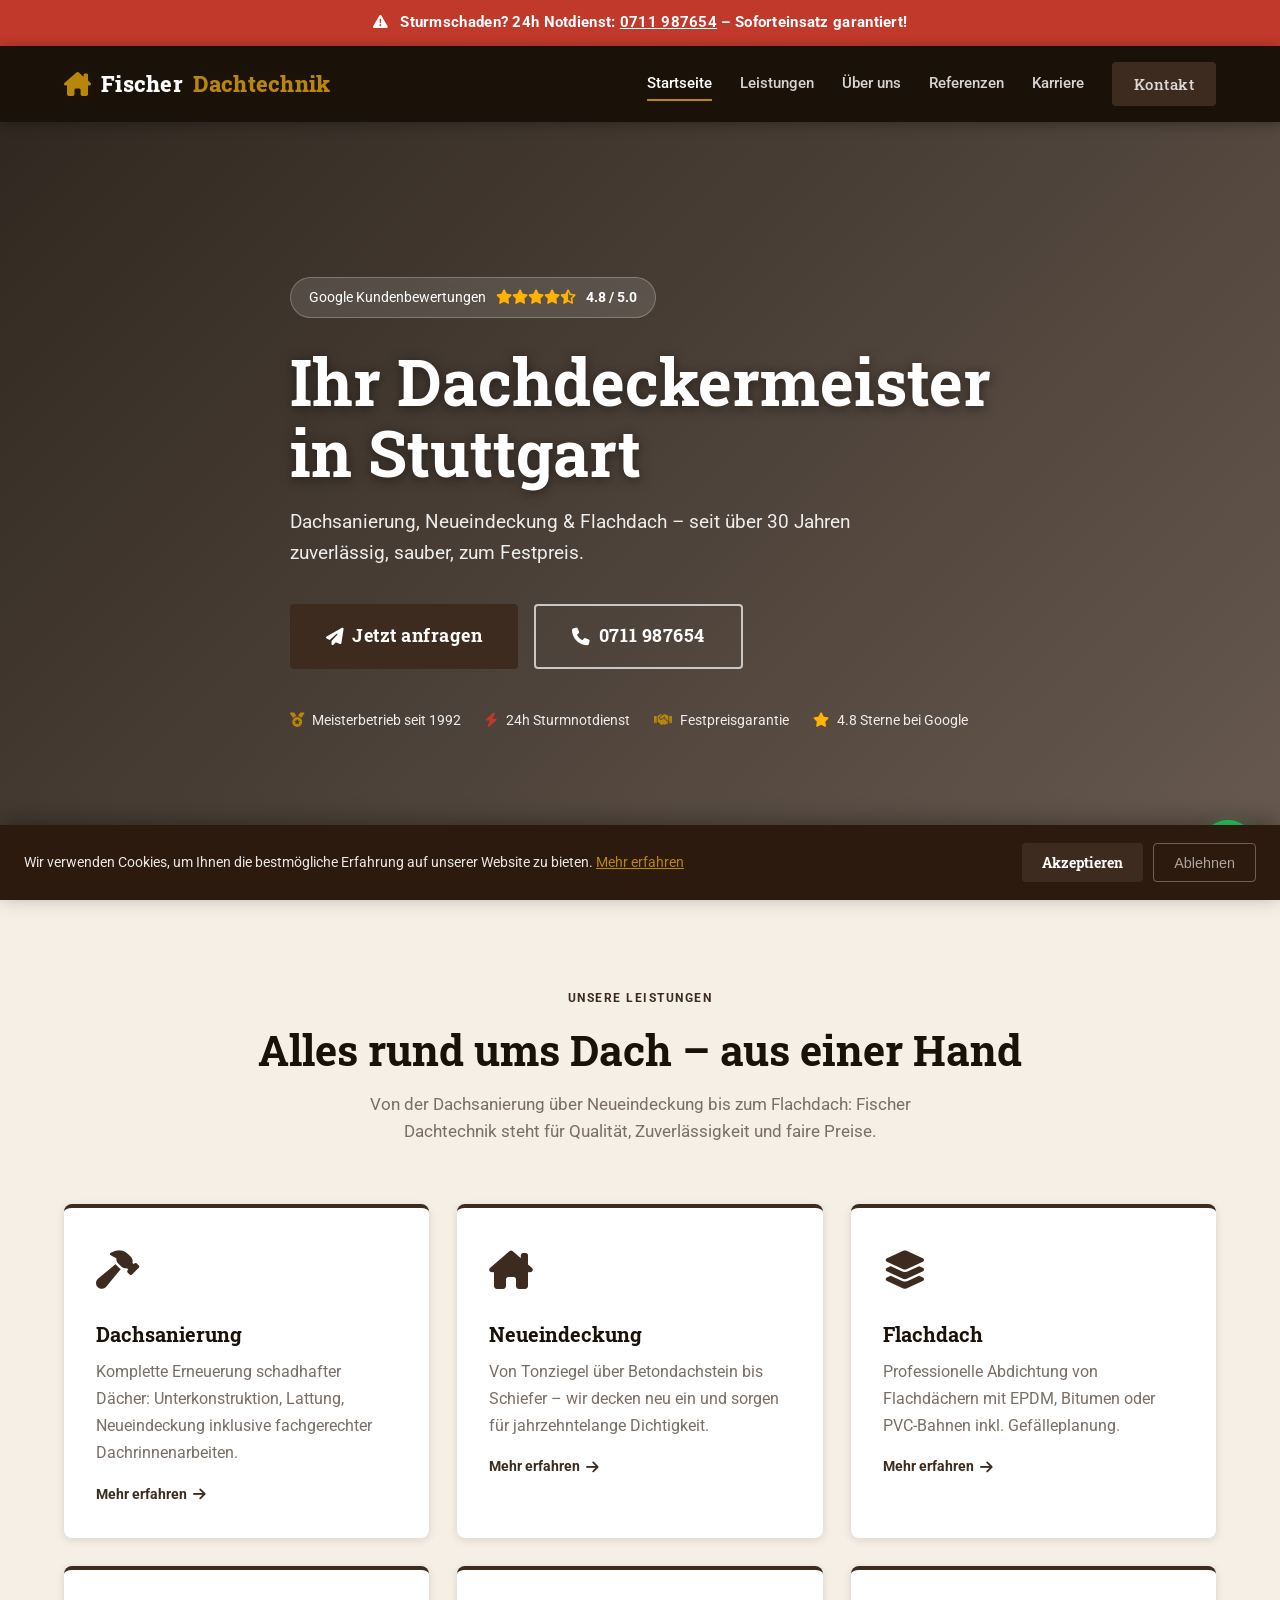
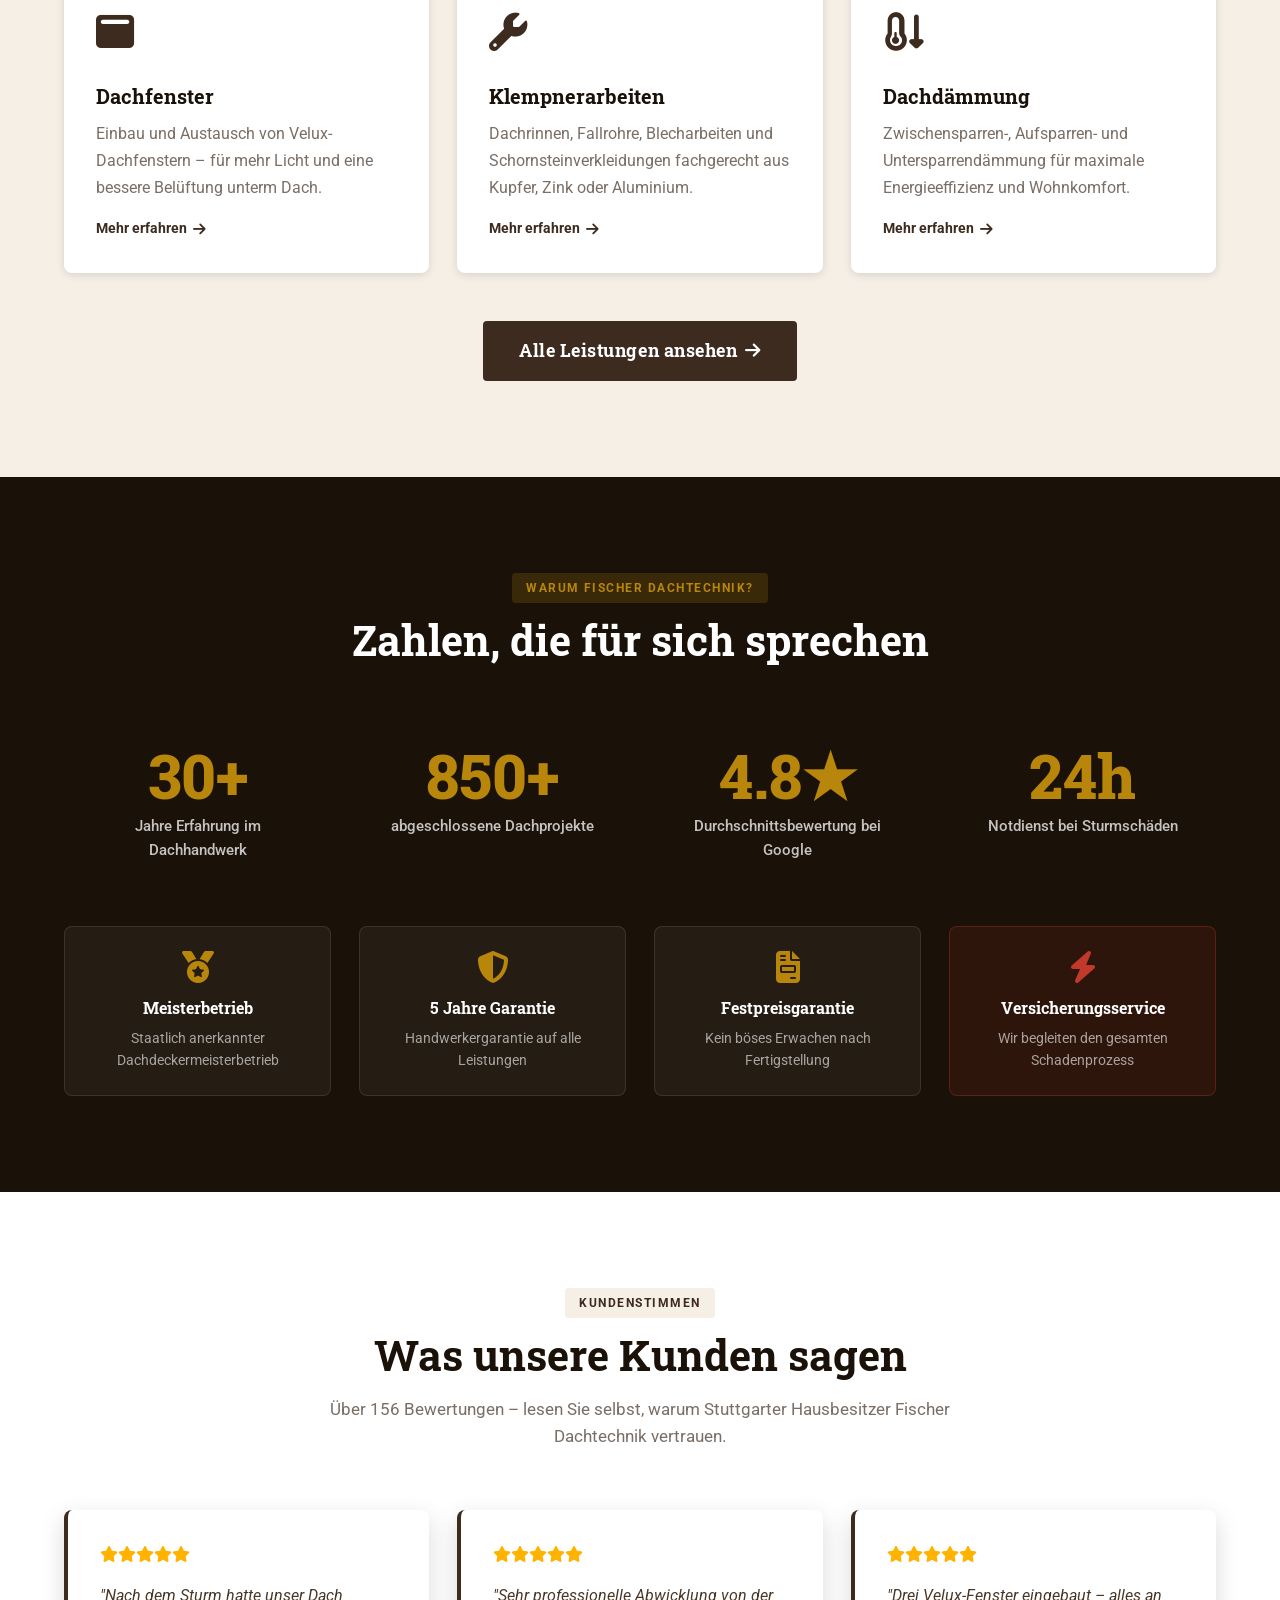
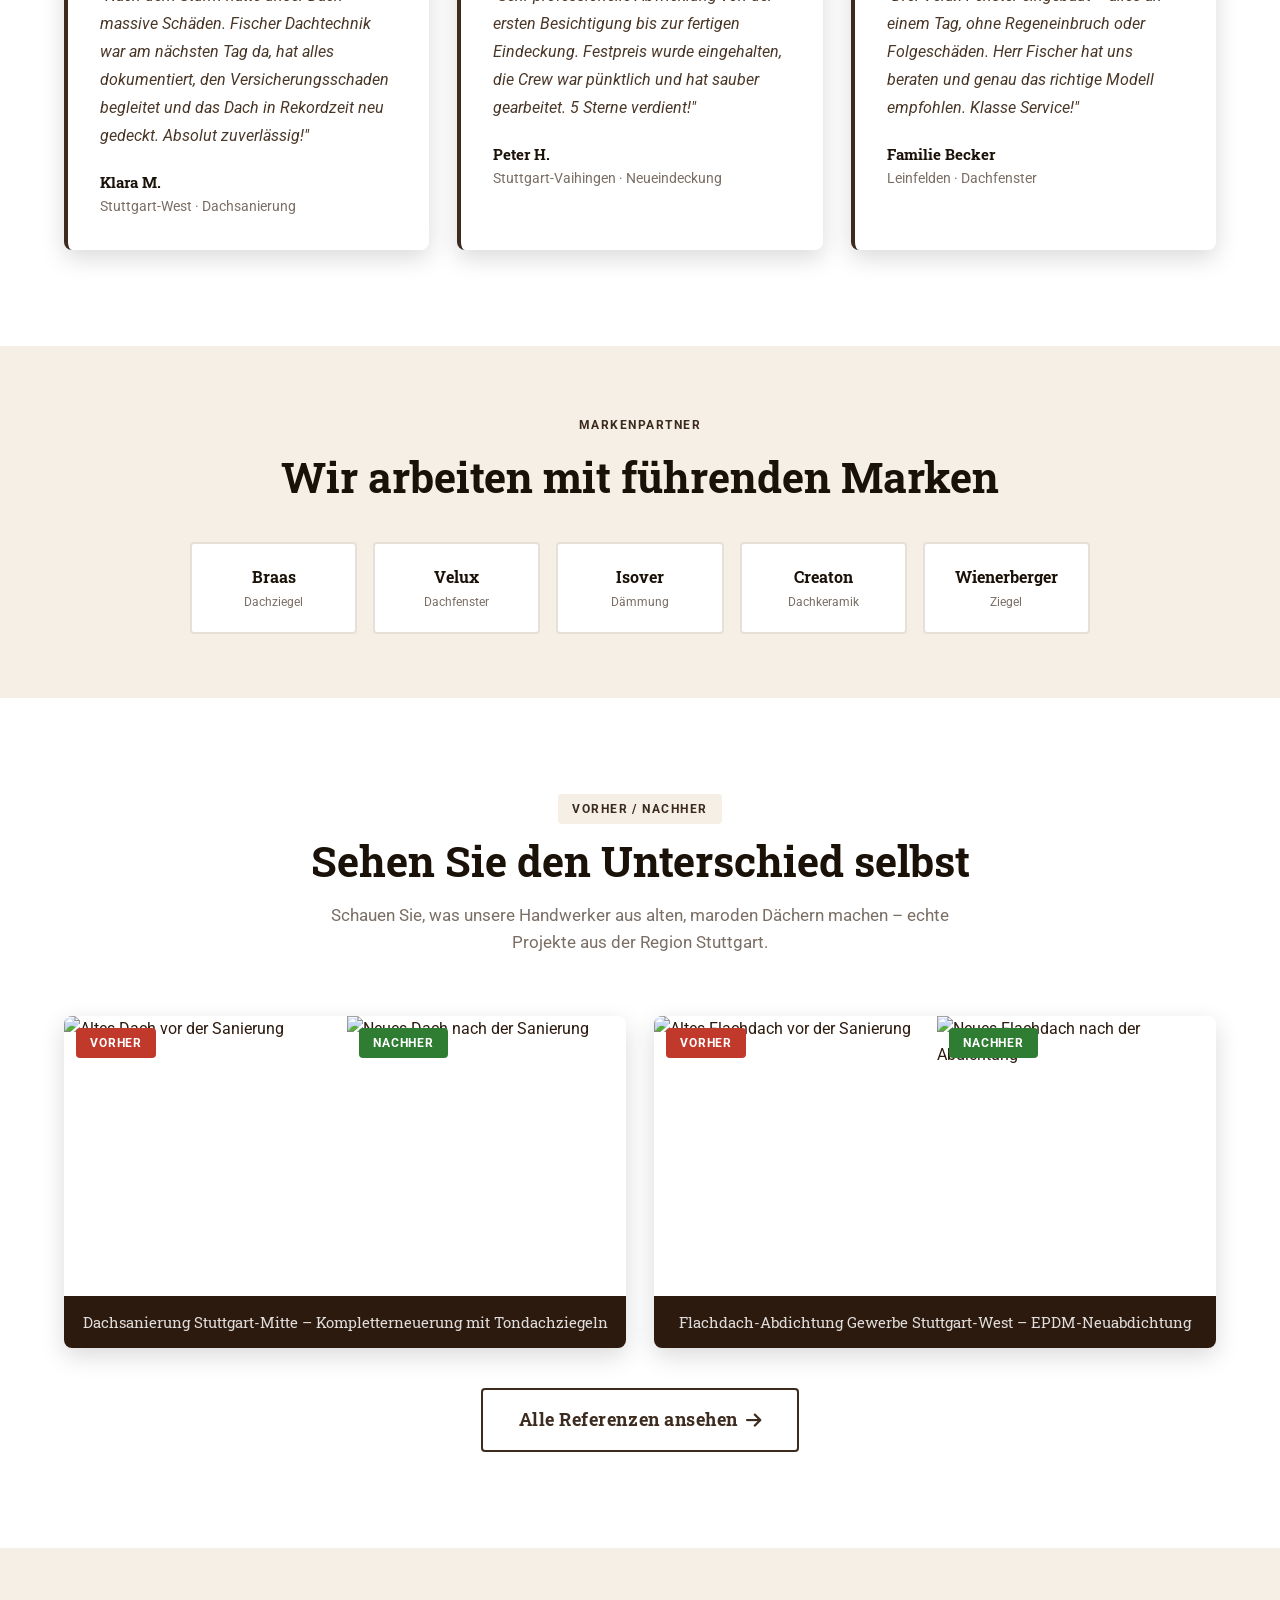
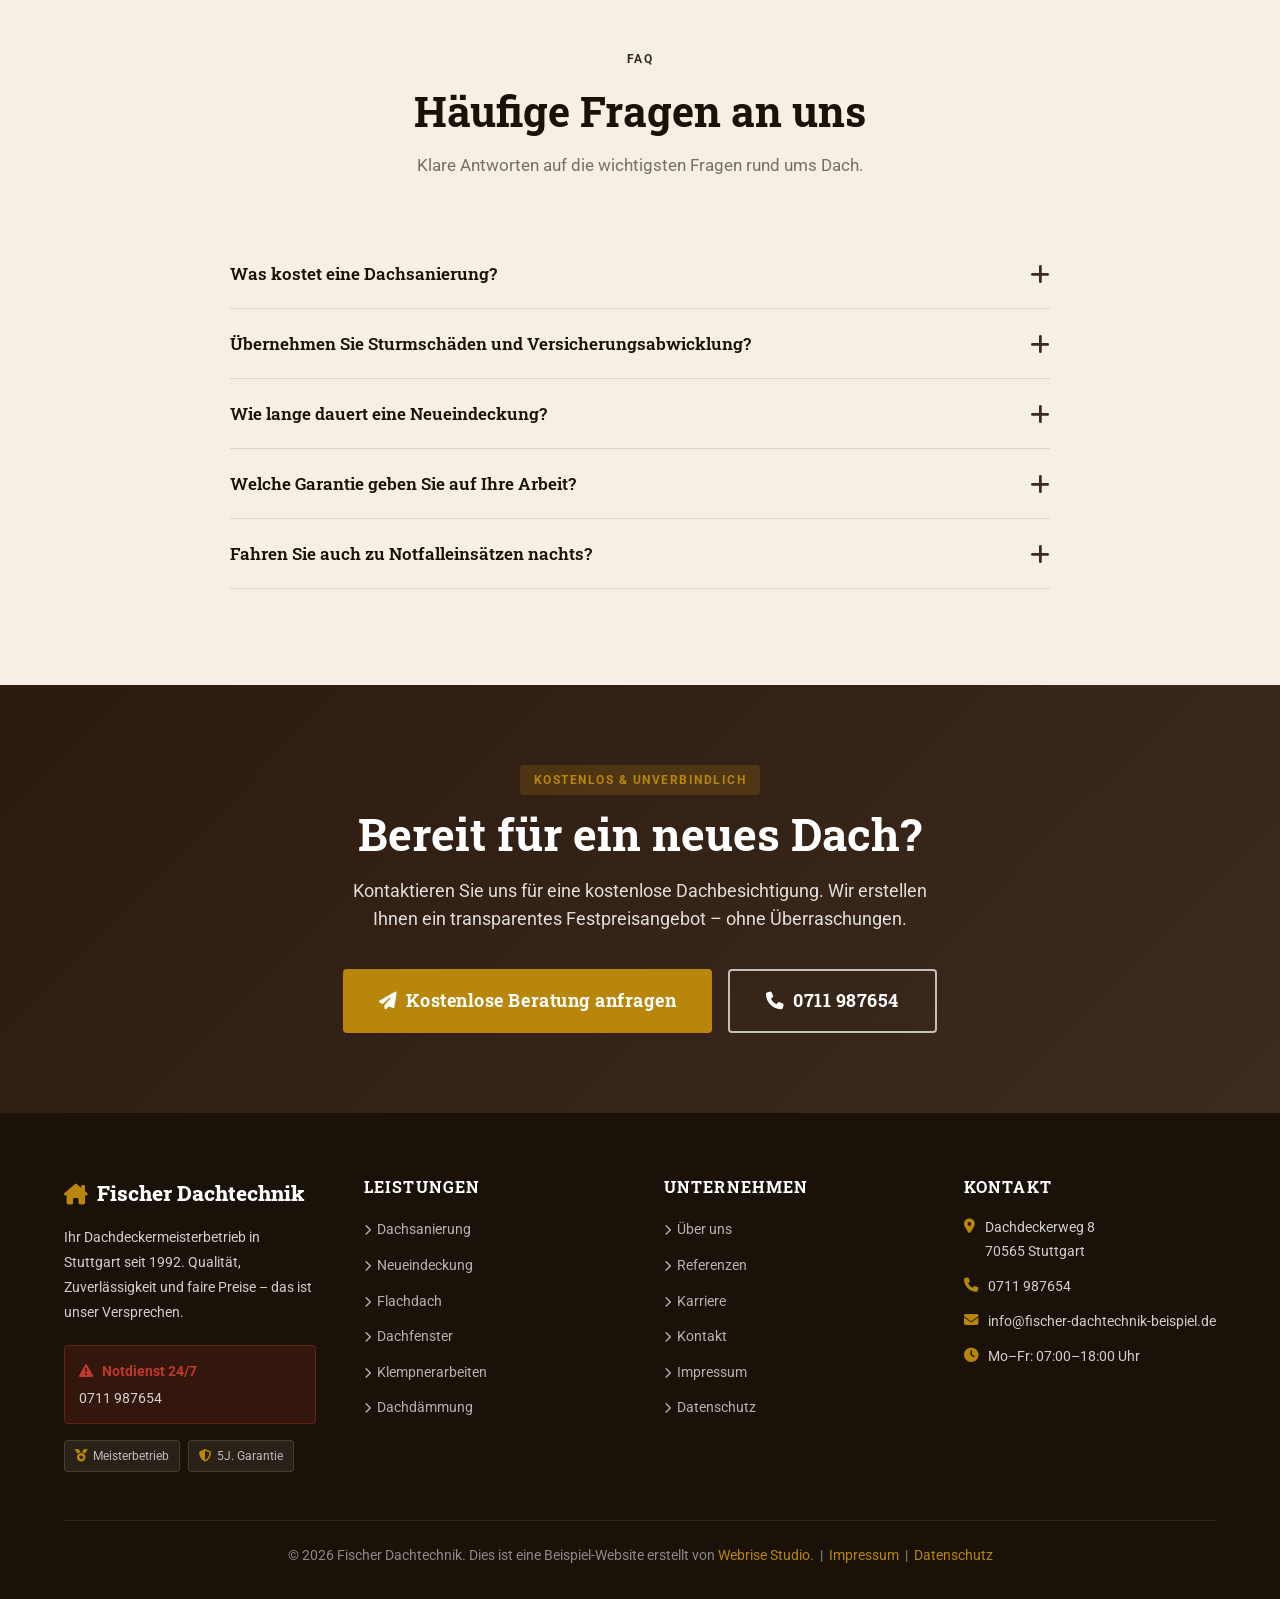
==== commit 33042494: "Favicon aktualisiert: neues Webrise Studio PNG eingebunden Co-Authored-By: Claude Sonnet 4.6 <norepl" ====
--- a/index.html
+++ b/index.html
@@ -11,10 +11,8 @@
   <link href="https://fonts.googleapis.com/css2?family=Roboto+Slab:wght@400;500;600;700;800&family=Roboto:wght@300;400;500;700&display=swap" rel="stylesheet">
   <link rel="stylesheet" href="https://cdnjs.cloudflare.com/ajax/libs/font-awesome/6.5.0/css/all.min.css">
   <link rel="stylesheet" href="css/style.css">
-  <link rel="icon" type="image/x-icon" href="favicon.ico">
-  <link rel="icon" type="image/png" sizes="32x32" href="favicon-32x32.png">
-  <link rel="icon" type="image/png" sizes="16x16" href="favicon-16x16.png">
-  <link rel="apple-touch-icon" sizes="180x180" href="apple-touch-icon.png">
+  <link rel="icon" type="image/png" href="favicon.png">
+  <link rel="apple-touch-icon" href="favicon.png">
 
   <!-- Open Graph -->
   <meta property="og:type" content="website">
@@ -56,6 +54,9 @@
   Guten Tag Herr <span id="banner-name" style="font-weight:800;"></span> – so könnte Ihre Website aussehen &nbsp;·&nbsp; Alle Inhalte sind Beispieldaten
   <a href="https://webrisestudio.de/kontakt.html" target="_blank">Website anfragen →</a>
 </div>
+<script>
+(function(){var p=new URLSearchParams(window.location.search),f=p.get('firma'),n=p.get('name');if(f&&n){var b=document.getElementById('personalized-banner'),nameEl=document.getElementById('banner-name');if(b&&nameEl){nameEl.textContent=n;b.style.display='block';}}})();
+</script>
 
 <!-- Emergency Banner -->
 <div class="emergency-banner">
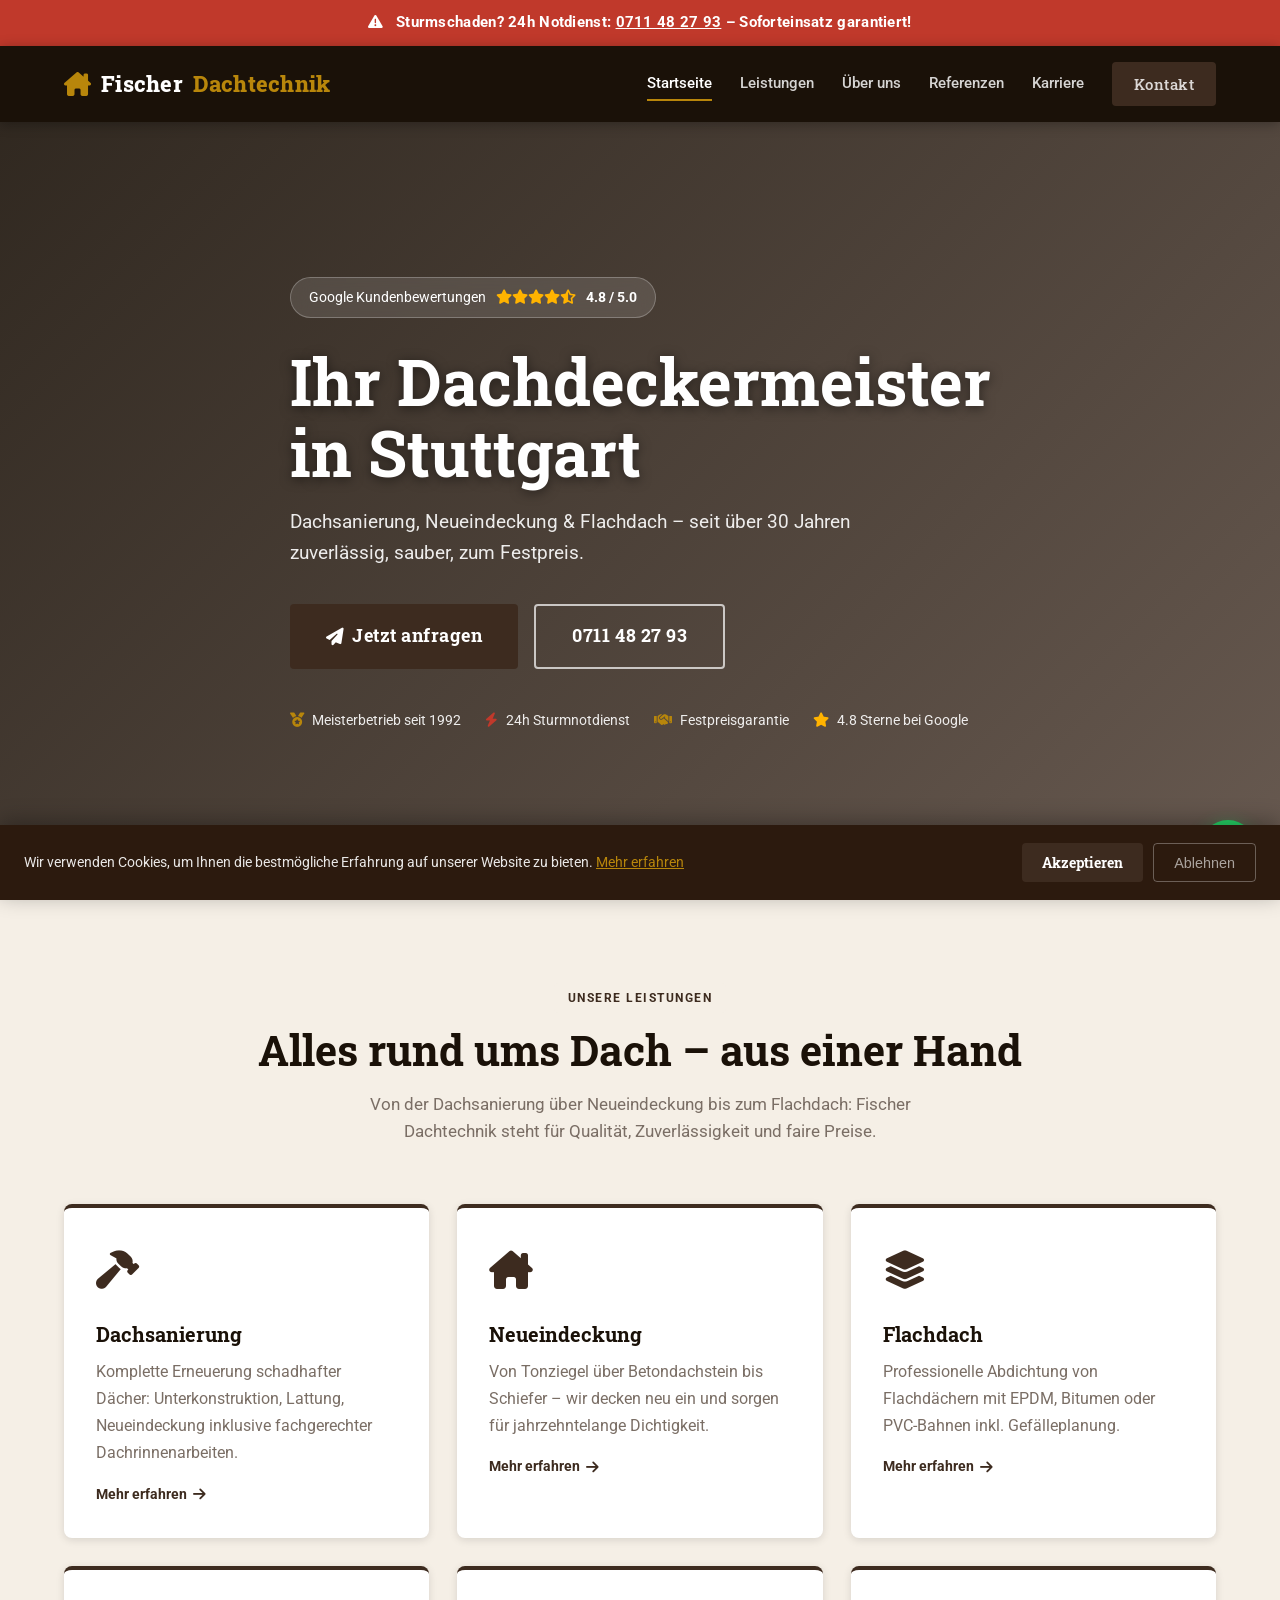
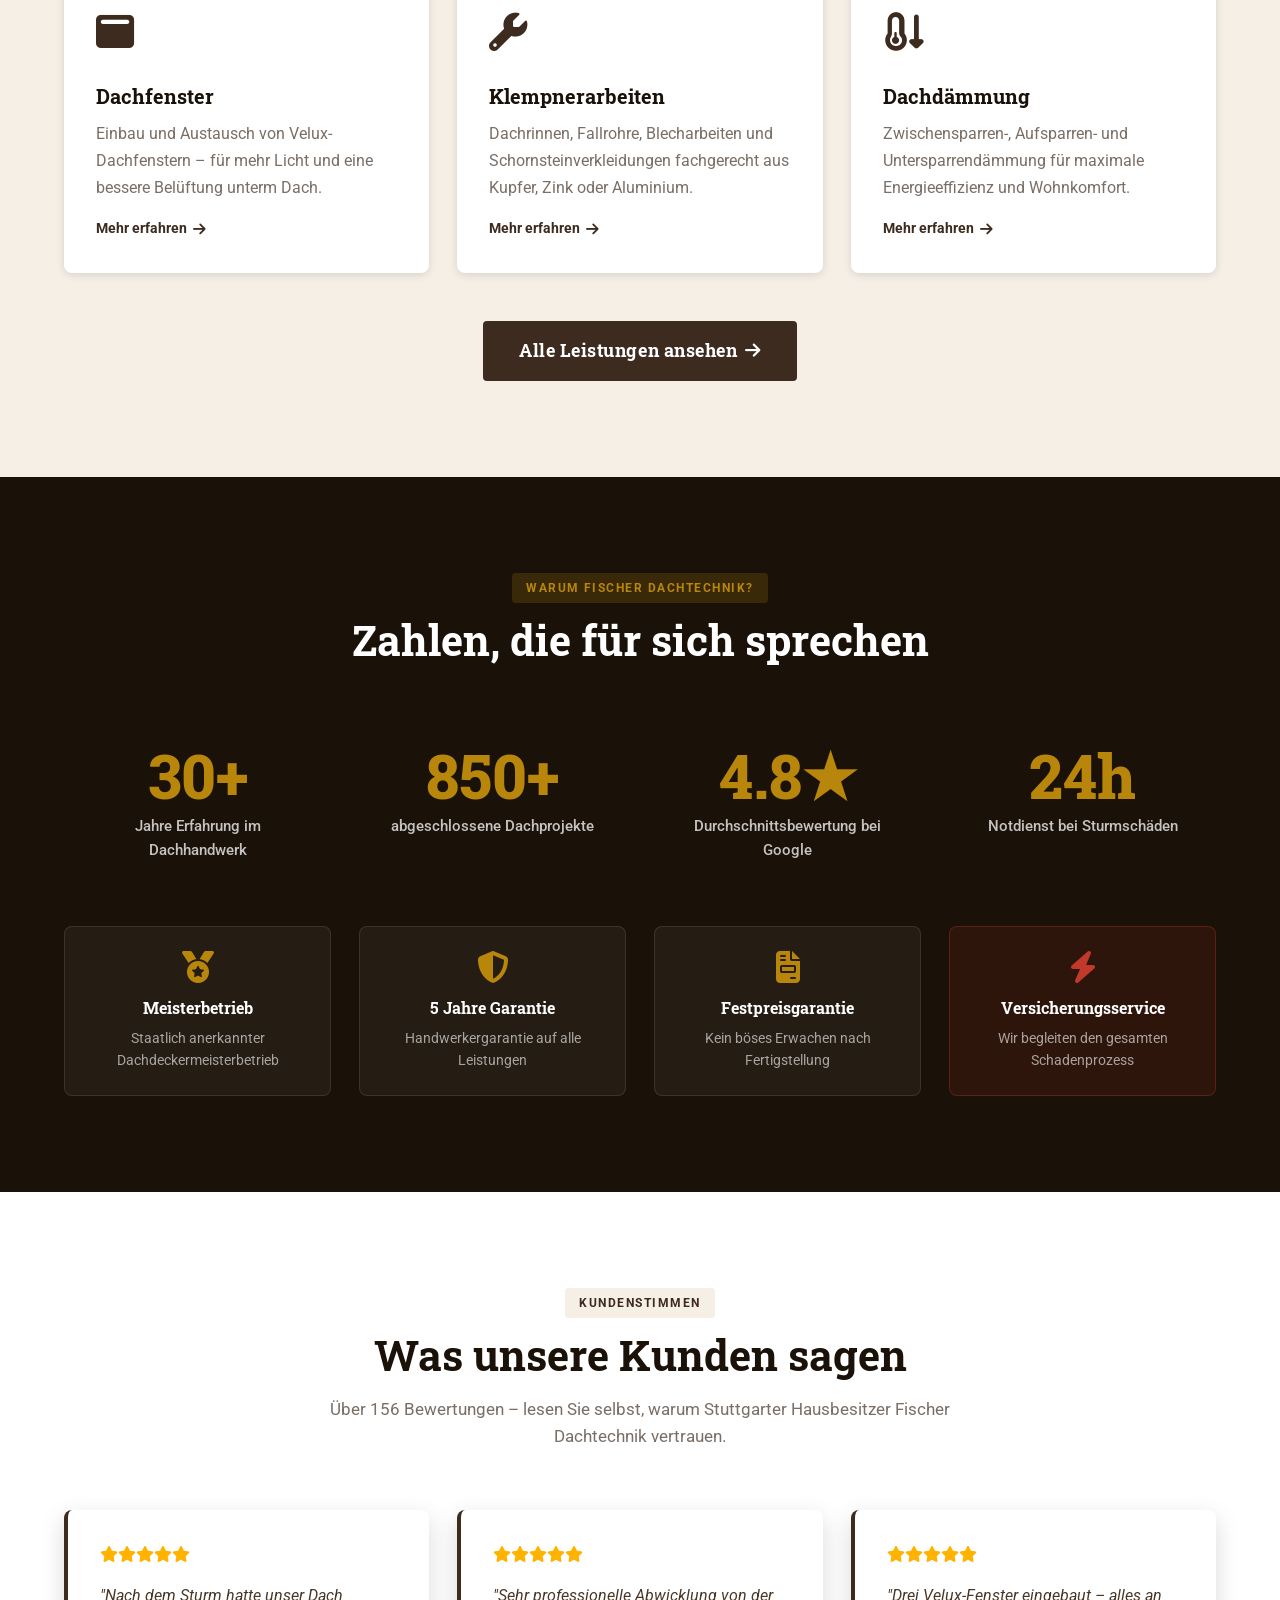
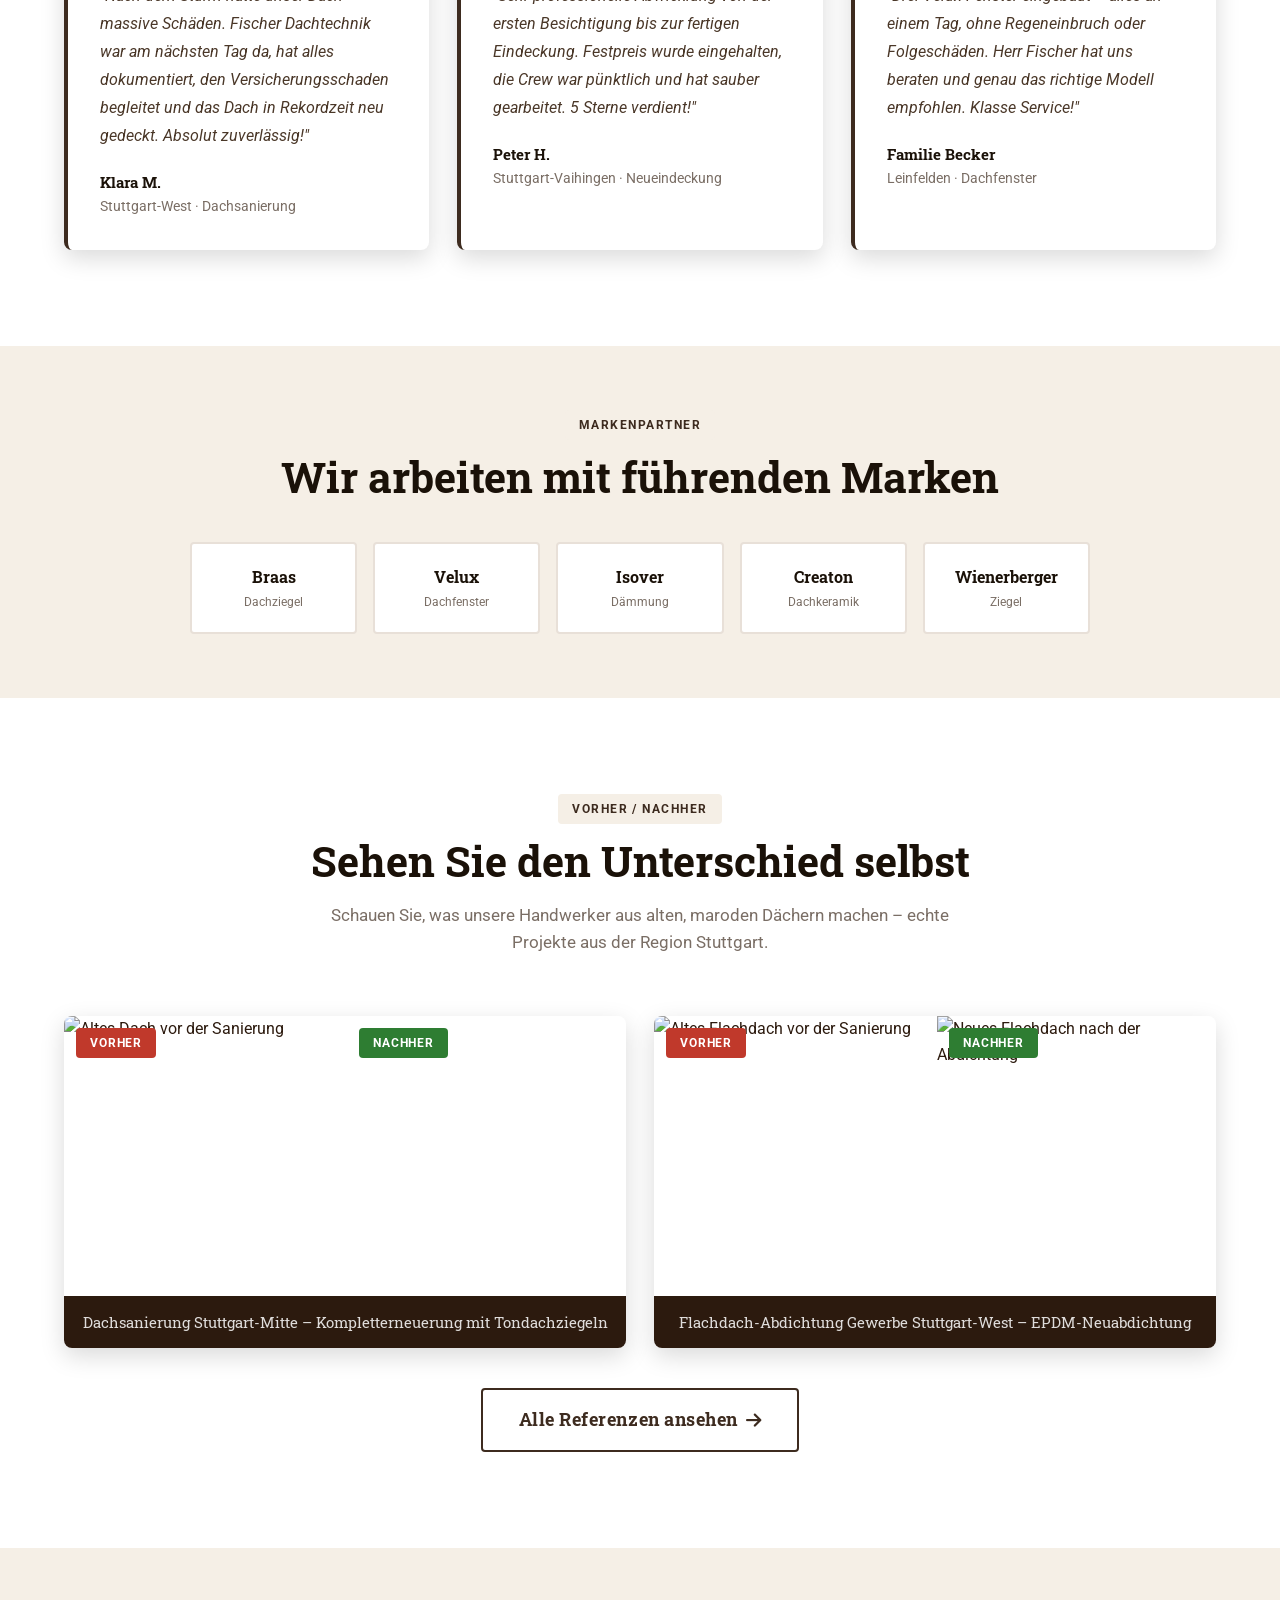
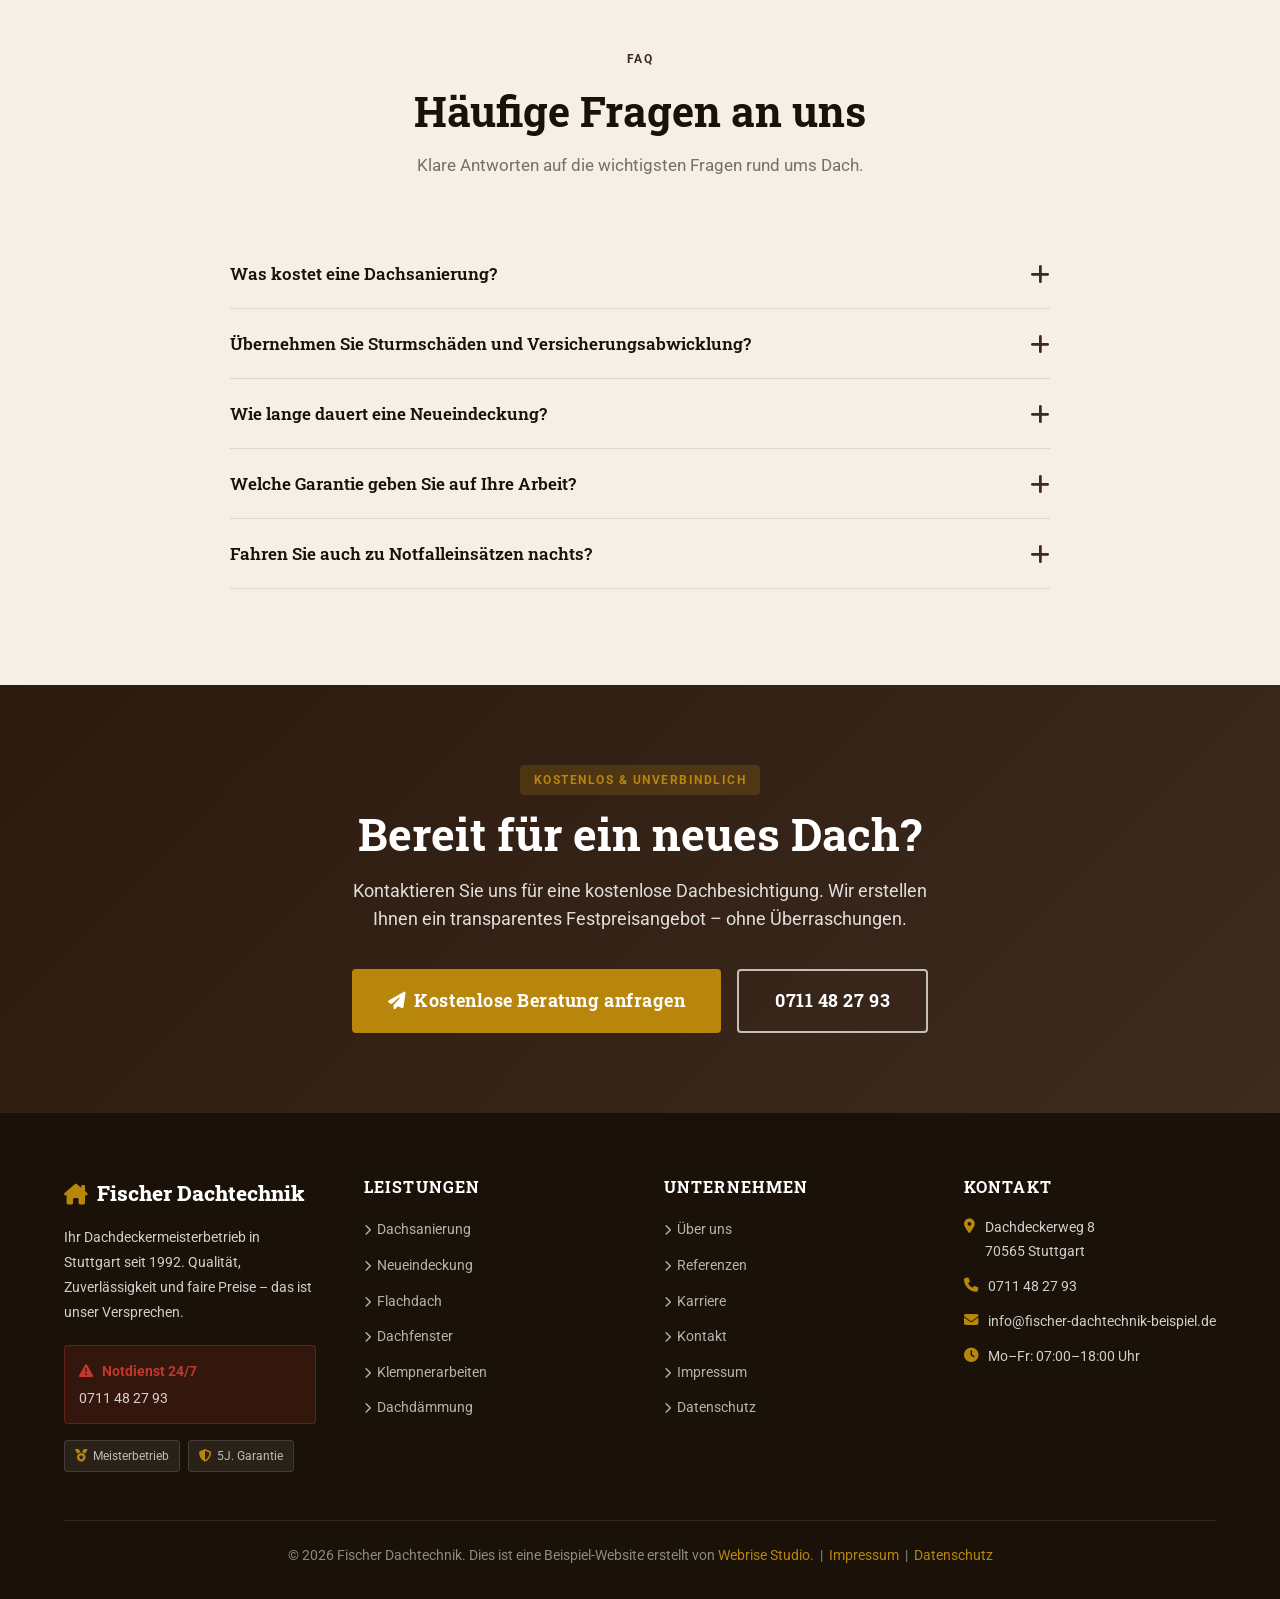
==== commit 667e314a: "Demo-Personalisierung: Firma/Telefon/Banner komplett überarbeitet - DOMContentLoaded Bug gefixt (dir" ====
--- a/index.html
+++ b/index.html
@@ -55,7 +55,7 @@
   <a href="https://webrisestudio.de/kontakt.html" target="_blank">Website anfragen →</a>
 </div>
 <script>
-(function(){var p=new URLSearchParams(window.location.search),f=p.get('firma'),n=p.get('name');if(f&&n){var b=document.getElementById('personalized-banner'),nameEl=document.getElementById('banner-name');if(b&&nameEl){nameEl.textContent=n;b.style.display='block';}}})();
+(function(){var p=new URLSearchParams(window.location.search);var f=p.get('firma'),n=p.get('name'),s=p.get('stadt'),t=p.get('telefon');if(f)sessionStorage.setItem('ws_firma',f);if(n)sessionStorage.setItem('ws_name',n);if(s)sessionStorage.setItem('ws_stadt',s);if(t)sessionStorage.setItem('ws_telefon',t);var name=sessionStorage.getItem('ws_name');if(name){var b=document.getElementById('personalized-banner'),el=document.getElementById('banner-name');if(b&&el){el.textContent=name;b.style.display='block';}}})();
 </script>
 
 <!-- Emergency Banner -->
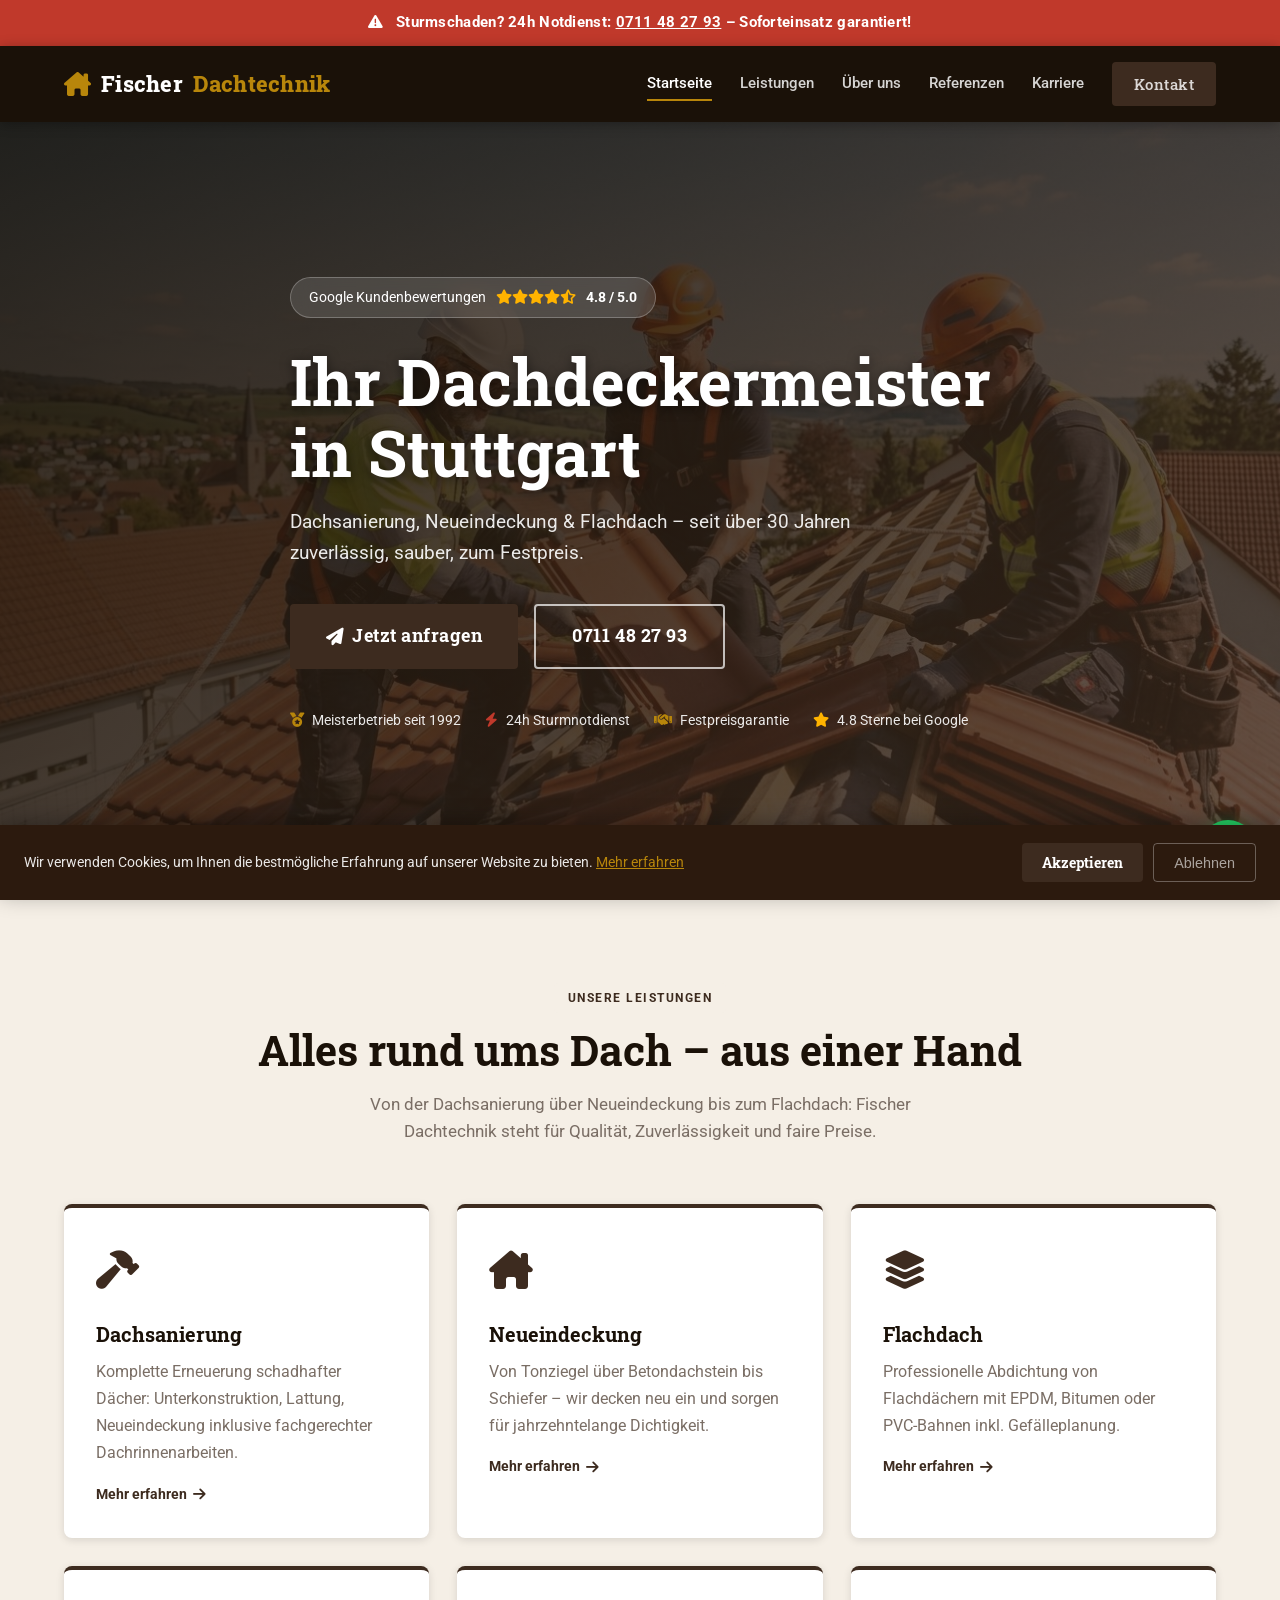
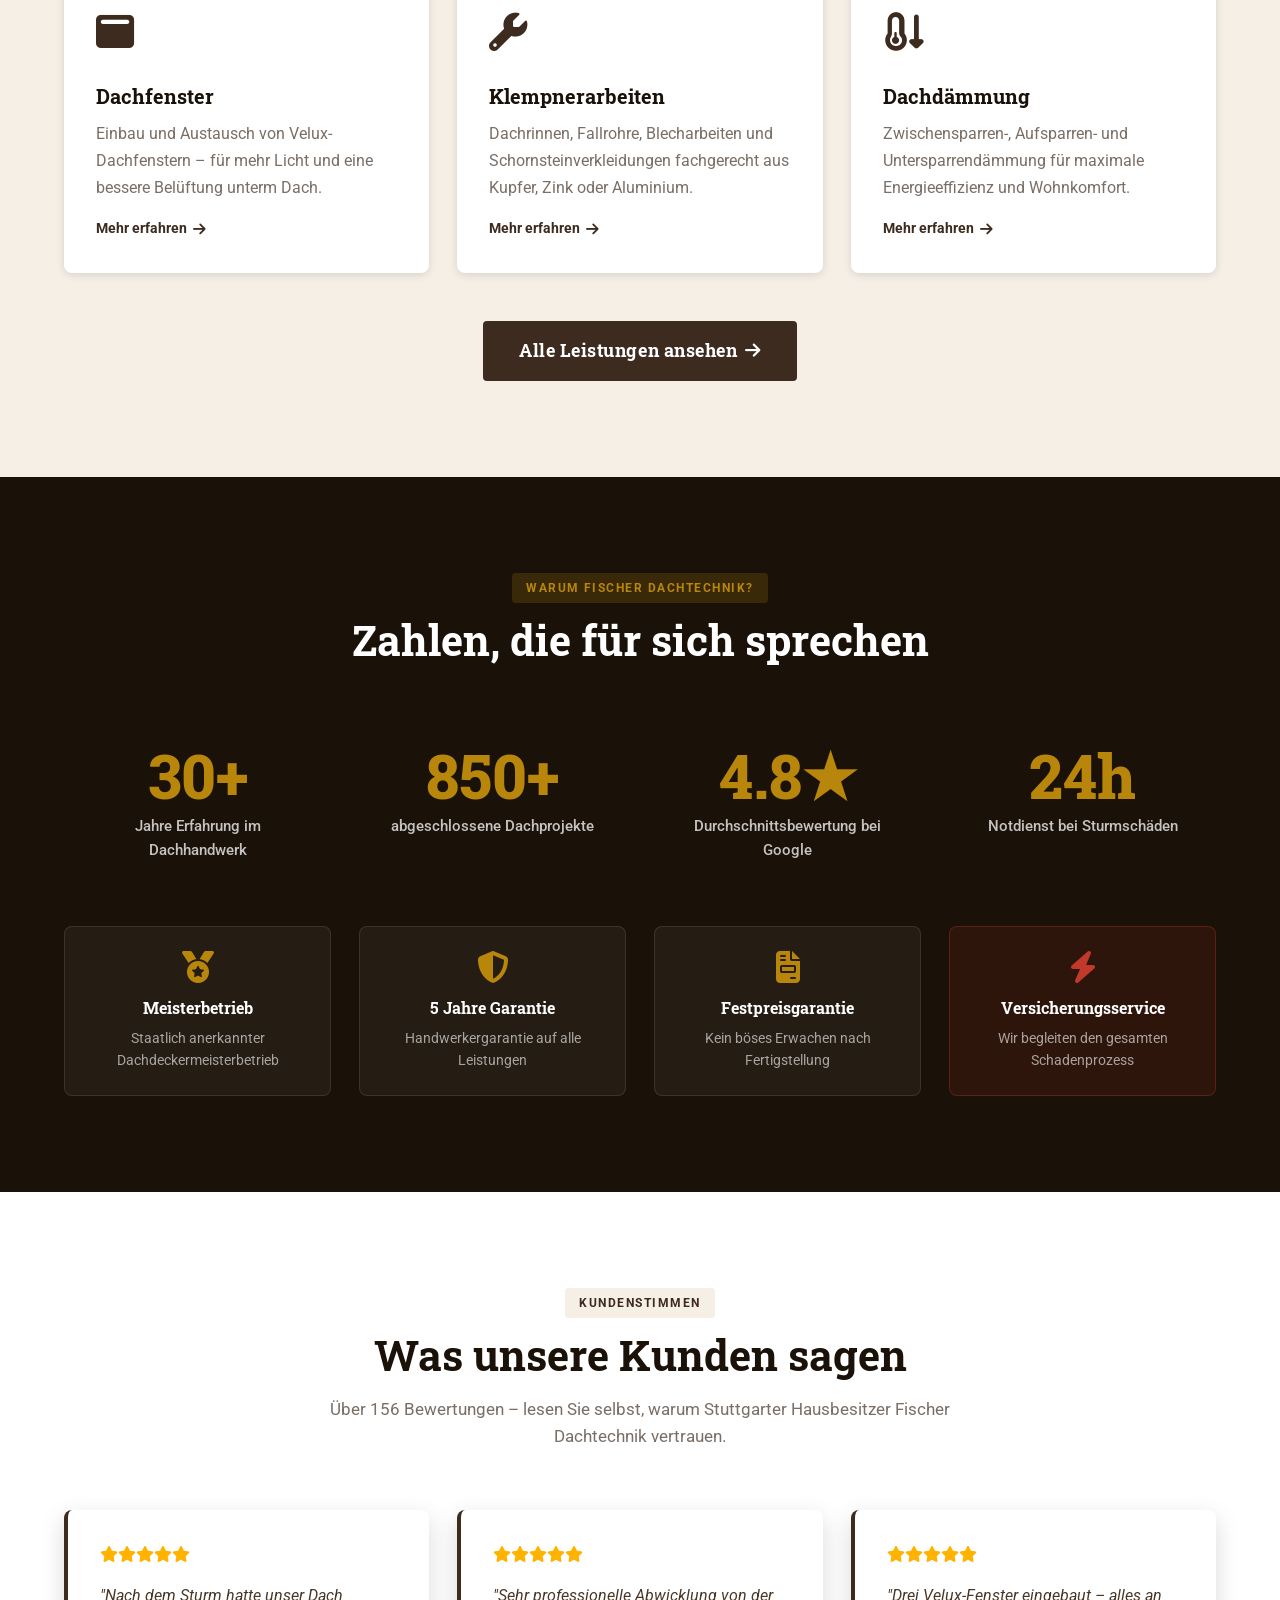
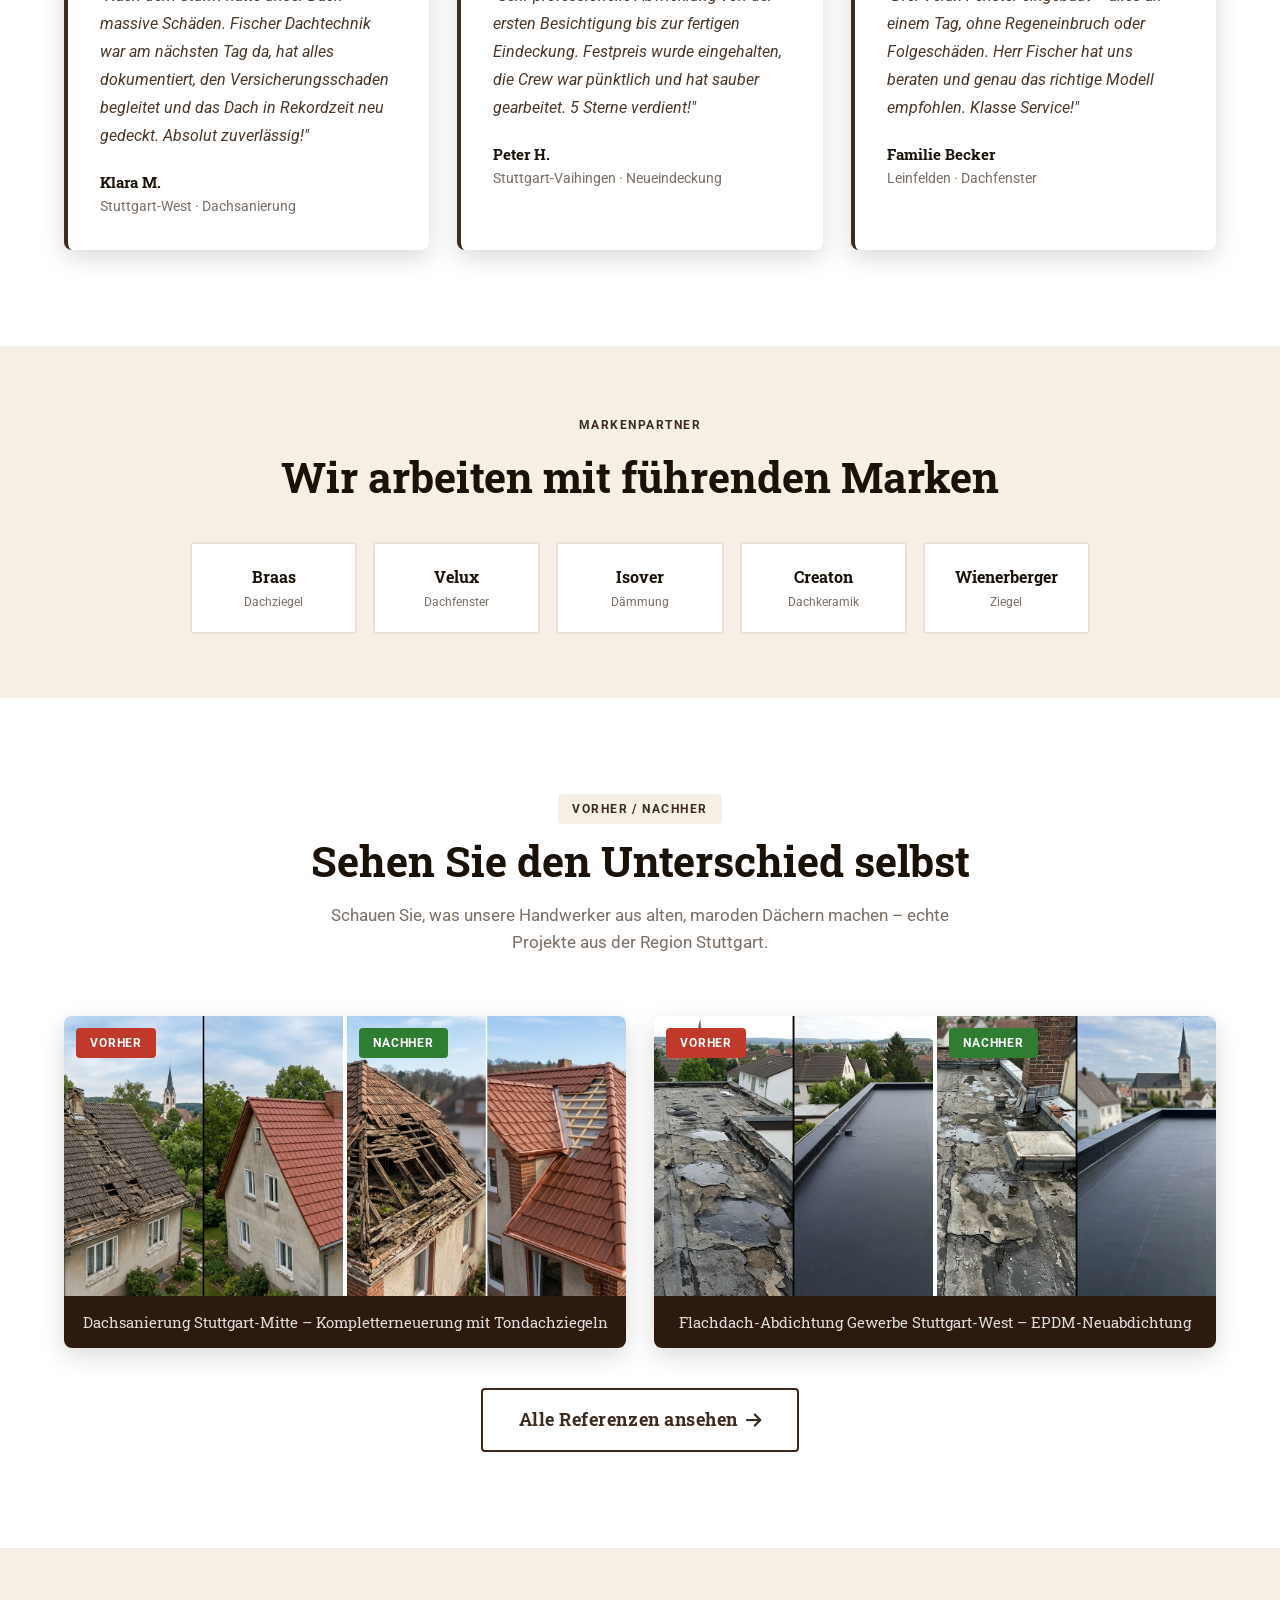
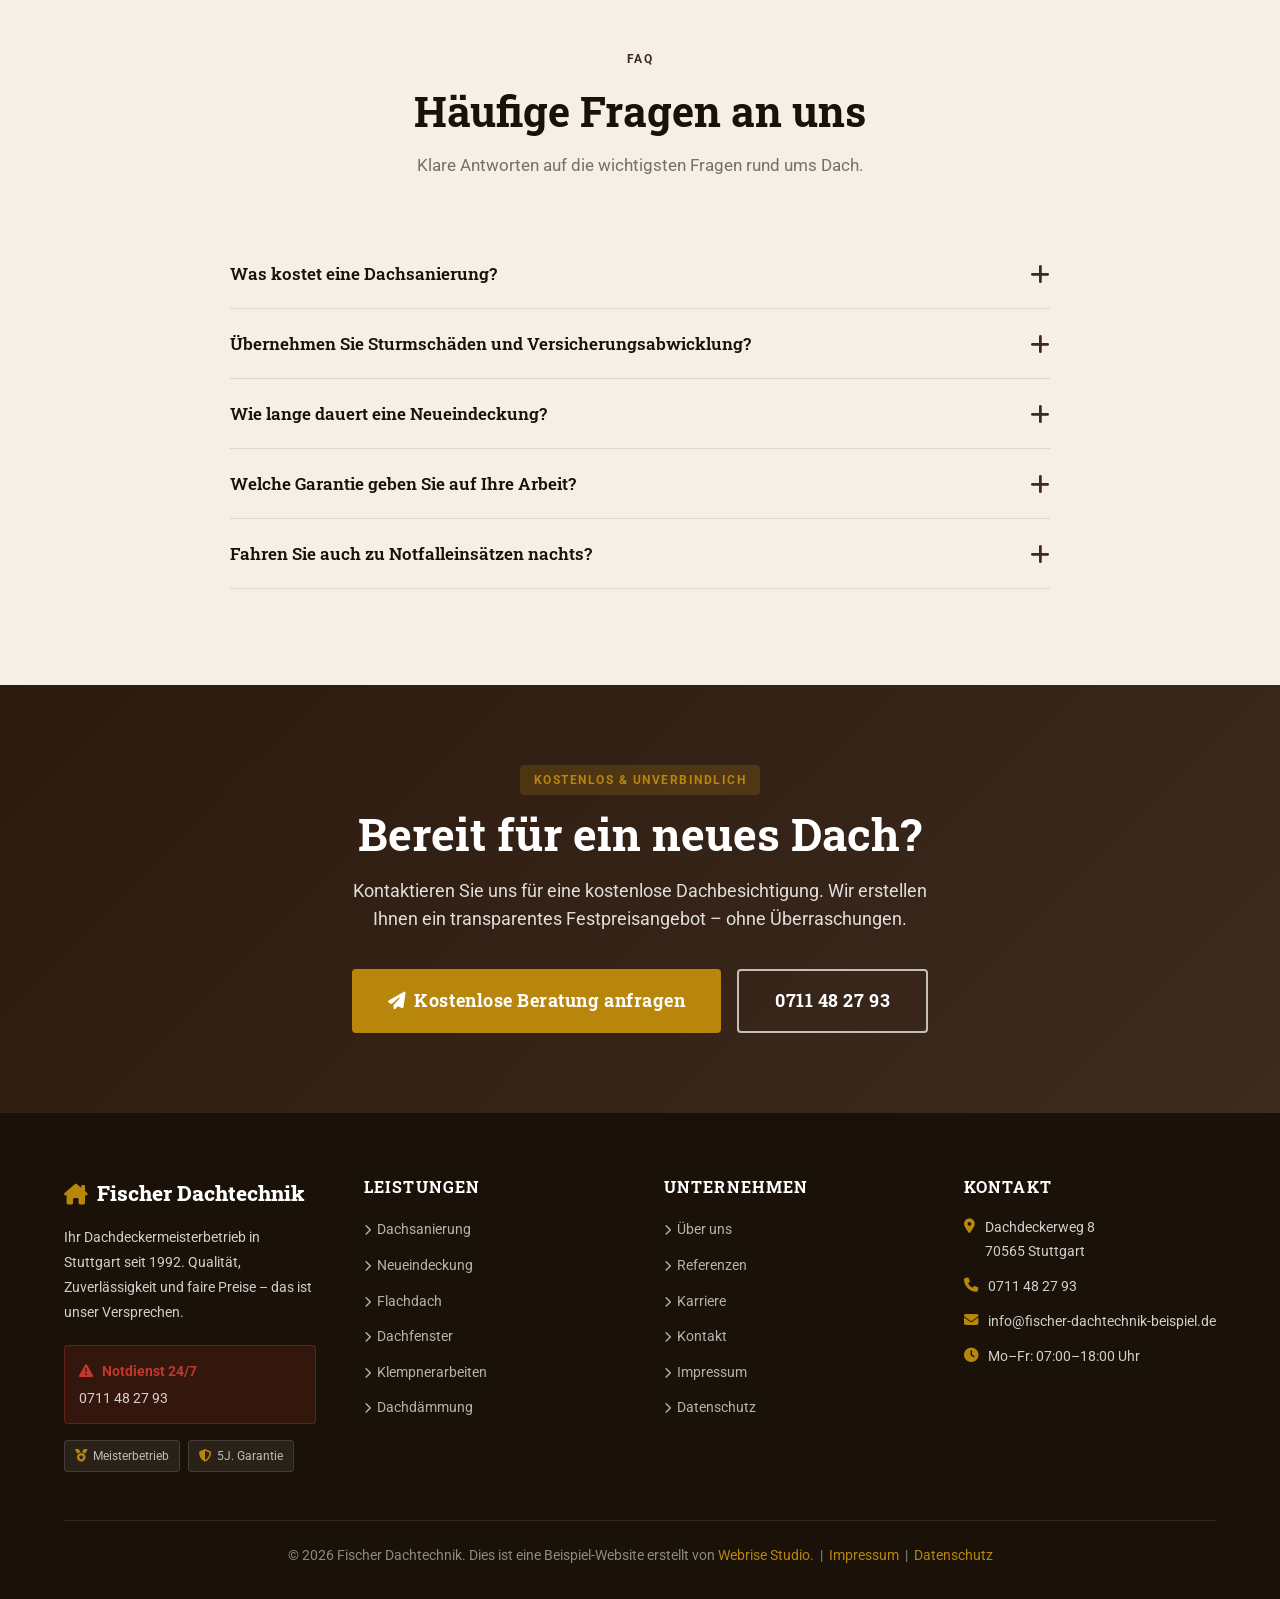
==== commit 24900214: "Echte Bilder eingesetzt: alle Unsplash-Platzhalter ersetzt - 13 Bilder aus /Bilder: PNG→JPG+WebP kon" ====
--- a/index.html
+++ b/index.html
@@ -55,8 +55,9 @@
   <a href="https://webrisestudio.de/kontakt.html" target="_blank">Website anfragen →</a>
 </div>
 <script>
-(function(){var p=new URLSearchParams(window.location.search);var f=p.get('firma'),n=p.get('name'),s=p.get('stadt'),t=p.get('telefon');if(f)sessionStorage.setItem('ws_firma',f);if(n)sessionStorage.setItem('ws_name',n);if(s)sessionStorage.setItem('ws_stadt',s);if(t)sessionStorage.setItem('ws_telefon',t);var name=sessionStorage.getItem('ws_name');if(name){var b=document.getElementById('personalized-banner'),el=document.getElementById('banner-name');if(b&&el){el.textContent=name;b.style.display='block';}}})();
+(function(){var p=new URLSearchParams(window.location.search);var f=p.get('firma'),n=p.get('name'),s=p.get('stadt'),t=p.get('telefon');if(f)sessionStorage.setItem('ws_firma',f);if(n)sessionStorage.setItem('ws_name',n);if(s)sessionStorage.setItem('ws_stadt',s);if(t)sessionStorage.setItem('ws_telefon',t);var name=sessionStorage.getItem('ws_name');if(name){var b=document.getElementById('personalized-banner'),el=document.getElementById('banner-name');if(b&&el){el.textContent=name;b.style.display='block';document.documentElement.appendChild(b);var h=b.offsetHeight||44;var sp=document.getElementById('ws-banner-spacer');if(sp)sp.style.height=h+'px';}}})();
 </script>
+<div id="ws-banner-spacer" style="height:0;overflow:hidden;"></div>
 
 <!-- Emergency Banner -->
 <div class="emergency-banner">
@@ -86,7 +87,7 @@
 </header>
 
 <!-- Hero Section -->
-<section class="hero" style="background-image: url('https://images.unsplash.com/photo-1635424716393-9fde4a1ce65a?w=1600&q=80&auto=format&fit=crop');">
+<section class="hero" style="background-image: url('Bilder/team-dachdecker.jpg');">
   <div class="hero-overlay"></div>
   <div class="container">
     <div class="hero-content">
@@ -290,11 +291,11 @@
         <div class="vor-nachher-wrapper">
           <div class="vor-nachher-grid">
             <div class="vn-side">
-              <img src="https://images.unsplash.com/photo-1563298723-dcfebaa392e3?w=800&q=80&auto=format&fit=crop" alt="Altes Dach vor der Sanierung" loading="lazy">
+              <img src="Bilder/dachsanierung-vorher-nachher.jpg" alt="Dach vor der Sanierung" loading="lazy">
               <span class="vn-label before">Vorher</span>
             </div>
             <div class="vn-side">
-              <img src="https://images.unsplash.com/photo-1635424716393-9fde4a1ce65a?w=800&q=80&auto=format&fit=crop" alt="Neues Dach nach der Sanierung" loading="lazy" onerror="this.src='https://images.unsplash.com/photo-1516156008625-3a9d6067fab5?w=800&q=80'">
+              <img src="Bilder/ziegeldach-vorher-nachher.jpg" alt="Neues Dach nach der Sanierung" loading="lazy">
               <span class="vn-label after">Nachher</span>
             </div>
           </div>
@@ -305,11 +306,11 @@
         <div class="vor-nachher-wrapper">
           <div class="vor-nachher-grid">
             <div class="vn-side">
-              <img src="https://images.unsplash.com/photo-1558618666-fcd25c85cd64?w=800&q=80" alt="Altes Flachdach vor der Sanierung" loading="lazy">
+              <img src="Bilder/flachdach-vorher-nachher.jpg" alt="Flachdach vor der Sanierung" loading="lazy">
               <span class="vn-label before">Vorher</span>
             </div>
             <div class="vn-side">
-              <img src="https://images.unsplash.com/photo-1504307651254-35680f356dfd?w=800&q=80" alt="Neues Flachdach nach der Abdichtung" loading="lazy">
+              <img src="Bilder/flachdach-epdm-vorher-nachher.jpg" alt="Flachdach nach EPDM-Abdichtung" loading="lazy">
               <span class="vn-label after">Nachher</span>
             </div>
           </div>
--- a/css/style.css
+++ b/css/style.css
@@ -879,6 +879,12 @@
 ======================== */
 #personalized-banner {
   display: none;
+  position: fixed;
+  top: 0;
+  left: 0;
+  right: 0;
+  width: 100%;
+  z-index: 99999;
   background: linear-gradient(90deg, #2C1A0E, #3D2B1F);
   color: white;
   text-align: center;
